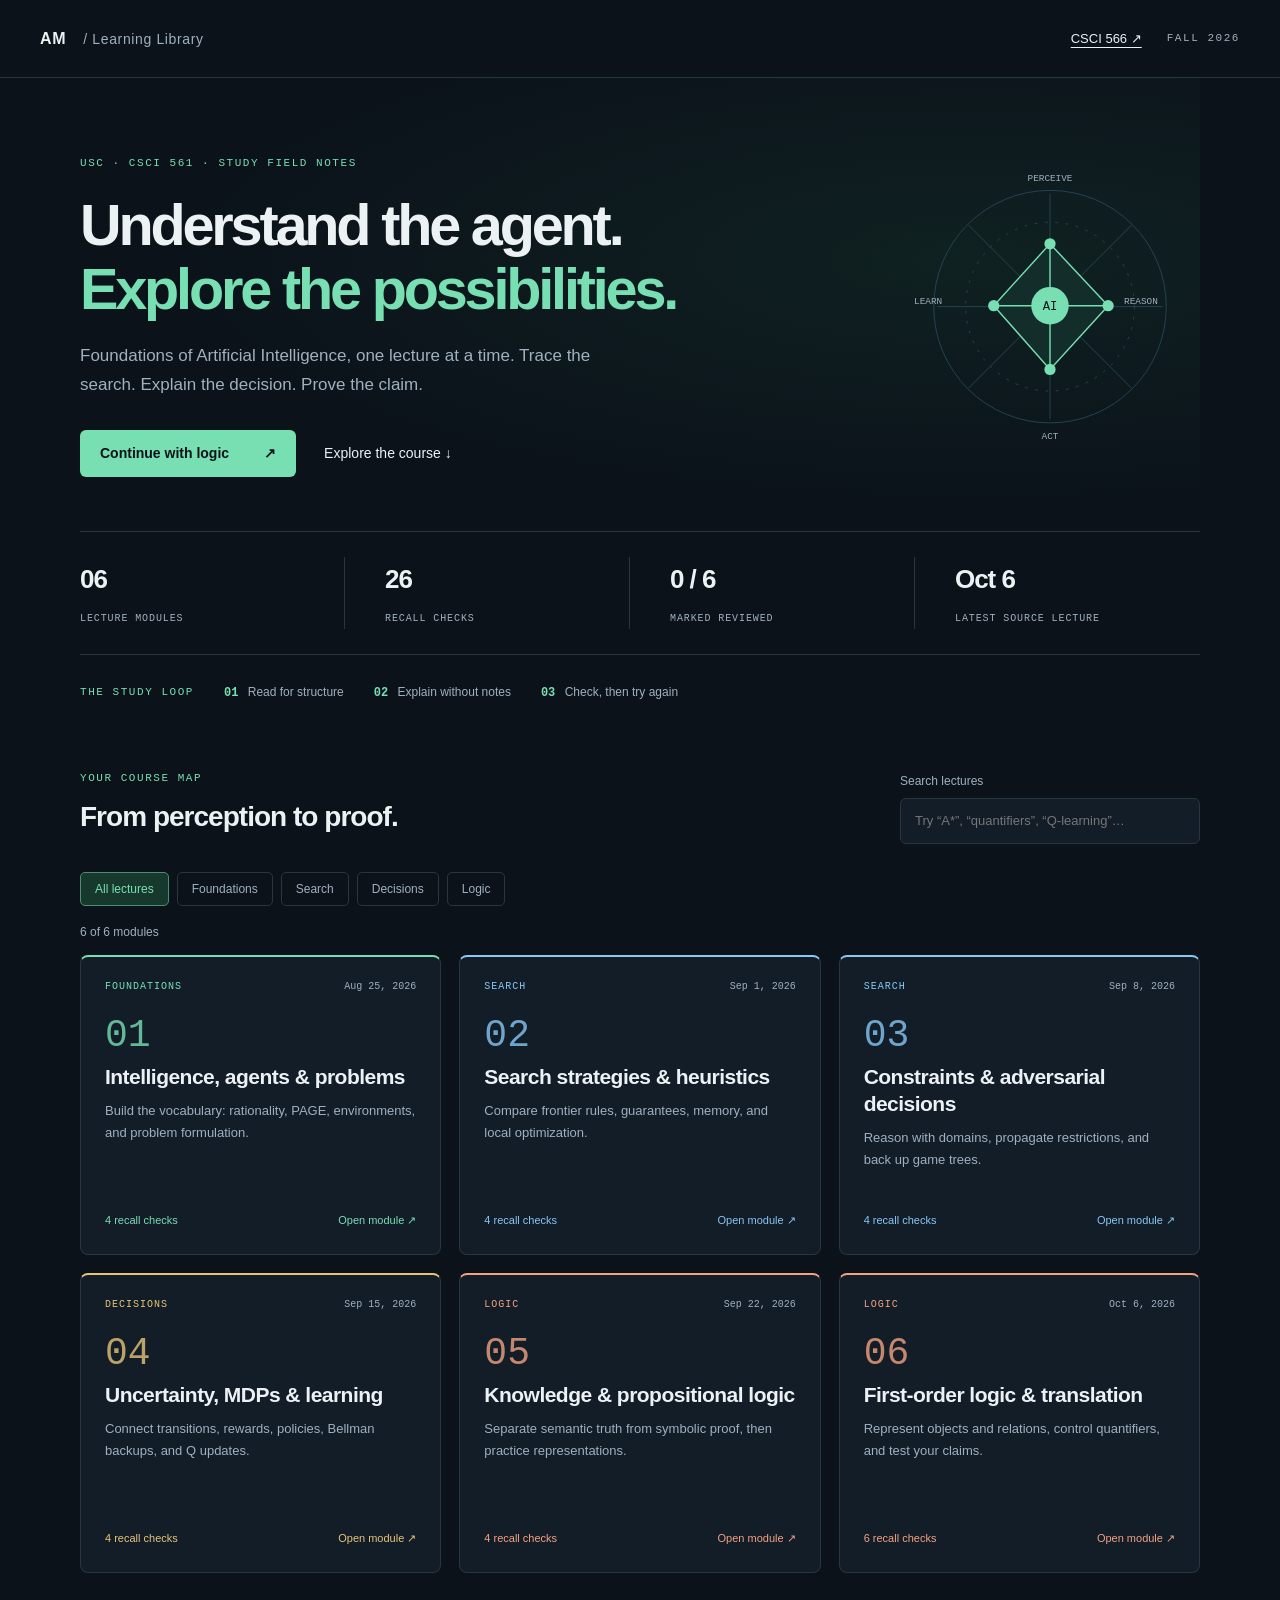
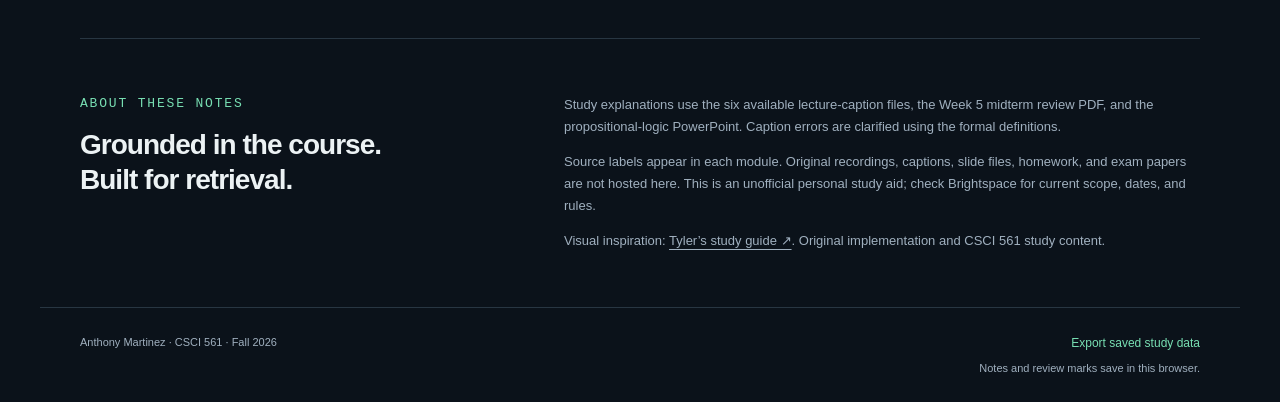
==== csci-561/index.html @ d9d4173c "Add CSCI 561 interactive lecture study field notes" ====
<!doctype html>
<html lang="en">
<head><meta charset="utf-8"><meta name="viewport" content="width=device-width, initial-scale=1"><meta name="description" content="CSCI 561 study field notes: agents, search, CSPs, games, reinforcement learning, and logic. Six lecture modules with active recall and saved notes."><meta name="theme-color" content="#0b121a"><title>CSCI 561 · AI Field Notes</title><link rel="stylesheet" href="style.css"><script defer src="content.js"></script><script defer src="app.js"></script></head>
<body>
<a class="skip" href="#main">Skip to study content</a>
<header class="topbar"><a class="brand" href="../">AM <span>/ Learning Library</span></a><nav aria-label="Course navigation"><a href="../csci-566/">CSCI 566 ↗</a><span class="term">FALL 2026</span></nav></header>
<main id="main" tabindex="-1">
<div id="dashboard">
<section class="hero"><div><p class="eyebrow">USC · CSCI 561 · STUDY FIELD NOTES</p><h1>Understand the agent.<br><span>Explore the possibilities.</span></h1><p class="intro">Foundations of Artificial Intelligence, one lecture at a time. Trace the search. Explain the decision. Prove the claim.</p><div class="hero-links"><a class="primary" href="#lecture-6">Continue with logic <span>↗</span></a><a href="#course-map">Explore the course ↓</a></div></div><div class="orbit" aria-hidden="true"><svg viewBox="0 0 320 300"><g fill="none" stroke="#274553"><circle cx="160" cy="150" r="124"/><circle cx="160" cy="150" r="90" stroke-dasharray="3 8"/><path d="M160 30V270M40 150H280M73 63L247 237M73 237L247 63"/></g><g stroke="#78dfb3" stroke-width="1.5"><path d="M160 83L100 149L160 217L222 149Z M160 83V217M100 149H222" fill="#122d2a"/></g><g fill="#78dfb3"><circle cx="160" cy="83" r="6"/><circle cx="100" cy="149" r="6"/><circle cx="222" cy="149" r="6"/><circle cx="160" cy="217" r="6"/></g><circle cx="160" cy="149" r="20" fill="#78dfb3"/><text x="160" y="154" text-anchor="middle" fill="#0b121a" font-size="13" font-family="monospace">AI</text><g font-family="monospace" font-size="10" fill="#9eafbd"><text x="160" y="16" text-anchor="middle">PERCEIVE</text><text x="239" y="147">REASON</text><text x="160" y="291" text-anchor="middle">ACT</text><text x="15" y="147">LEARN</text></g></svg></div></section>
<section class="metrics" aria-label="Study overview"><div><strong>06</strong><span>LECTURE MODULES</span></div><div><strong id="recall-count">—</strong><span>RECALL CHECKS</span></div><div><strong id="progress-count">0 / 6</strong><span>MARKED REVIEWED</span></div><div><strong>Oct 6</strong><span>LATEST SOURCE LECTURE</span></div></section>
<div class="method"><span class="eyebrow">THE STUDY LOOP</span><span><b>01</b> Read for structure</span><span><b>02</b> Explain without notes</span><span><b>03</b> Check, then try again</span></div>
<section id="course-map" class="course-map"><div class="section-heading"><div><p class="eyebrow">YOUR COURSE MAP</p><h2>From perception to proof.</h2></div><label class="search-label">Search lectures<input id="search" type="search" placeholder="Try “A*”, “quantifiers”, “Q-learning”…"></label></div><div class="filters" role="group" aria-label="Filter modules"><button class="active" data-filter="All" aria-pressed="true">All lectures</button><button data-filter="Foundations" aria-pressed="false">Foundations</button><button data-filter="Search" aria-pressed="false">Search</button><button data-filter="Decisions" aria-pressed="false">Decisions</button><button data-filter="Logic" aria-pressed="false">Logic</button></div><p id="results" class="muted" role="status"></p><div id="cards" class="cards"></div></section>
<section class="source-panel"><div><p class="eyebrow">ABOUT THESE NOTES</p><h2>Grounded in the course.<br>Built for retrieval.</h2></div><div><p>Study explanations use the six available lecture-caption files, the Week 5 midterm review PDF, and the propositional-logic PowerPoint. Caption errors are clarified using the formal definitions.</p><p>Source labels appear in each module. Original recordings, captions, slide files, homework, and exam papers are not hosted here. This is an unofficial personal study aid; check Brightspace for current scope, dates, and rules.</p><p>Visual inspiration: <a href="https://tylermichael06.github.io/my-study-guide/">Tyler’s study guide ↗</a>. Original implementation and CSCI 561 study content.</p></div></section>
</div>
<article id="lecture" hidden></article>
</main><footer><span>Anthony Martinez · CSCI 561 · Fall 2026</span><div><button id="export">Export saved study data</button><span id="save-status" role="status">Notes and review marks save in this browser.</span></div></footer>
<noscript><p class="notice">Enable JavaScript to view the lecture modules and use study tools.</p></noscript>
</body></html>
---- csci-561/style.css ----
:root{color-scheme:dark;--bg:#0b121a;--panel:#121d28;--line:#283642;--ink:#ecf2f4;--muted:#a0b0bf;--green:#78dfb3;--gold:#e7c478;--blue:#87c8f5;--coral:#f3a281}*{box-sizing:border-box}html{scroll-behavior:smooth;scroll-padding-top:24px}body{margin:0;background:var(--bg);color:var(--ink);font:16px/1.7 -apple-system,BlinkMacSystemFont,"Segoe UI",sans-serif}a{color:inherit;text-underline-offset:4px}button,input,textarea{font:inherit}button,a,input,textarea,summary{-webkit-tap-highlight-color:transparent}button{cursor:pointer}button:focus-visible,a:focus-visible,input:focus-visible,textarea:focus-visible,summary:focus-visible{outline:3px solid var(--gold);outline-offset:5px}button{color:inherit}button:disabled{cursor:default}main{max-width:1200px;margin:auto;padding:0 40px}.topbar{max-width:1280px;margin:auto;padding:25px 40px;display:flex;justify-content:space-between;border-bottom:1px solid var(--line);gap:20px}.brand{text-decoration:none;font-weight:800;letter-spacing:.04em}.brand span{font-weight:400;color:var(--muted);margin-left:12px;font-size:14px}nav{display:flex;align-items:center;gap:25px;font-size:13px}.term,.eyebrow{font:11px/1.6 ui-monospace,SFMono-Regular,Consolas,monospace;letter-spacing:.14em;color:var(--green)}.term{color:var(--muted)}.hero{display:grid;grid-template-columns:1fr 300px;gap:30px;align-items:center;padding:66px 0 54px;position:relative}.hero:before{content:"";position:absolute;inset:0;z-index:-1;background:radial-gradient(ellipse at 80% 40%,#15352b70,transparent 65%)}h1{font-size:clamp(35px,4.5vw,58px);font-weight:650;letter-spacing:-.055em;line-height:1.12;margin:20px 0}h1 span{color:var(--green)}.intro{color:var(--muted);max-width:570px;font-size:17px}.hero-links{display:flex;align-items:center;gap:28px;margin-top:30px;font-size:14px}.hero-links a{text-decoration:none}.primary{display:inline-flex;justify-content:space-between;align-items:center;gap:35px;padding:12px 20px;background:var(--green);border-radius:6px;color:var(--bg);font-weight:700}.orbit svg{width:100%;height:auto}.metrics{display:grid;grid-template-columns:repeat(4,1fr);border-block:1px solid var(--line);padding:25px 0;gap:20px}.metrics>div{border-right:1px solid var(--line);padding-left:20px}.metrics>div:first-child{padding-left:0}.metrics>div:last-child{border:0}.metrics strong{display:block;font-size:26px;letter-spacing:-.04em}.metrics span{font:10px/1.6 ui-monospace,monospace;letter-spacing:.09em;color:var(--muted)}.method{display:flex;gap:30px;align-items:center;flex-wrap:wrap;margin:27px 0 56px;font-size:12px;color:var(--muted)}.method b{color:var(--green);margin-right:6px;font-family:monospace}.section-heading{display:flex;align-items:center;justify-content:space-between;gap:30px}h2{font-size:28px;letter-spacing:-.035em;line-height:1.25;margin:10px 0 22px}.search-label{font-size:12px;color:var(--muted);display:grid;gap:6px;min-width:300px}input[type=search]{width:100%;background:var(--panel);color:var(--ink);border:1px solid var(--line);border-radius:6px;padding:11px 14px;font-size:13px}.filters{display:flex;gap:8px;flex-wrap:wrap;margin:16px 0}.filters button{border:1px solid var(--line);border-radius:5px;background:transparent;padding:6px 14px;font-size:12px;color:var(--muted)}.filters button.active{background:#17382d;border-color:#4d8d71;color:var(--green)}.muted{font-size:12px;color:var(--muted)}.cards{display:grid;grid-template-columns:repeat(3,minmax(0,1fr));gap:18px}.card{position:relative;display:flex;flex-direction:column;min-height:300px;padding:24px;background:var(--panel);border:1px solid var(--line);border-top:2px solid var(--accent);border-radius:8px;transition:transform .18s,border-color .18s}.card:hover{transform:translateY(-3px);border-color:var(--accent)}.card-top{display:flex;justify-content:space-between;align-items:center;color:var(--muted);font:10px ui-monospace,monospace;gap:10px}.card .unit{color:var(--accent);text-transform:uppercase;letter-spacing:.1em}.number{font:38px ui-monospace,monospace;color:var(--accent);opacity:.8;margin:22px 0 6px}.card h3{font-size:21px;line-height:1.3;letter-spacing:-.025em;margin:0 0 10px}.card h3 a{text-decoration:none}.card h3 a:after{content:"";position:absolute;inset:0}.card p{font-size:13px;color:var(--muted);margin:0 0 22px}.card-bottom{display:flex;align-items:center;justify-content:space-between;margin-top:auto;font-size:11px;color:var(--accent)}.card-bottom .done{color:var(--green)}.source-panel{display:grid;grid-template-columns:1fr 1.5fr;gap:60px;padding:42px 0;border-top:1px solid var(--line);margin-top:65px}.source-panel p{font-size:13px;color:var(--muted)}.source-panel .eyebrow{color:var(--green)}footer{max-width:1200px;margin:auto;border-top:1px solid var(--line);padding:25px 40px;display:flex;justify-content:space-between;gap:20px;color:var(--muted);font-size:11px}footer div{display:grid;gap:6px;text-align:right}footer button{border:0;padding:0;background:transparent;color:var(--green);font-size:12px;text-align:right}.skip{position:absolute;top:-100px;left:12px;background:var(--green);color:#000;z-index:10;padding:10px}.skip:focus{top:10px}[hidden]{display:none!important}.lecture-head{padding:36px 0}.back{color:var(--green);font:12px ui-monospace,monospace;text-decoration:none}.lecture-head h1{max-width:800px}.lecture-head .intro{max-width:760px}.lecture-tools{display:flex;align-items:center;gap:12px;flex-wrap:wrap;margin:25px 0}.control{border:1px solid var(--line);border-radius:6px;padding:9px 15px;color:var(--ink);background:var(--panel);font-size:13px}.control.reviewed{border-color:var(--green);color:var(--green)}.topic-map{font-family:ui-monospace,monospace;color:var(--green);font-size:12px;border-block:1px solid var(--line);padding:18px 0;line-height:2}.study-layout{display:grid;grid-template-columns:210px minmax(0,1fr);gap:45px;padding:35px 0 60px}.toc{align-self:start;position:sticky;top:20px}.toc a{display:block;color:var(--muted);font-size:12px;line-height:1.5;text-decoration:none;padding:10px 0;border-bottom:1px solid var(--line)}.study-section{margin-bottom:32px;background:var(--panel);border:1px solid var(--line);border-radius:8px;padding:28px}.study-section h2{font-size:24px;margin-top:0}.study-section p{font-size:15px;color:#c1ced8}.study-section strong{color:var(--ink)}.formula{padding:18px;border-left:2px solid var(--green);background:#0c1720;font-family:ui-monospace,monospace;overflow-wrap:anywhere;font-size:14px;margin:22px 0}.recall{padding:20px;background:#192d29;border:1px solid #325346;border-radius:5px;margin-top:25px}.recall .eyebrow{margin:0 0 10px}.recall p{margin:8px 0}.recall summary{cursor:pointer;color:var(--green);font-size:13px}.recall details{border-top:1px solid #325346;padding-top:12px;margin-top:16px}.note-label{display:block;color:var(--muted);font-size:12px;margin:20px 0 8px}textarea{display:block;width:100%;min-height:110px;resize:vertical;background:var(--bg);border:1px solid var(--line);border-radius:5px;color:var(--ink);padding:14px;font-size:14px}.notice{padding:20px 24px;border:1px solid #615332;border-radius:6px;background:#30291c;color:#e7d5ab;font-size:13px}.source-info{font-size:12px;color:var(--muted);margin-top:26px}.table-wrap{overflow:auto}table{border-collapse:collapse;font-size:12px;width:100%;min-width:480px}th,td{border-bottom:1px solid var(--line);padding:10px;text-align:left;vertical-align:top}th{color:var(--green)}.lecture-nav{display:flex;justify-content:space-between;gap:20px;margin-top:30px;font-size:13px;color:var(--green)}.study-section,.recall{break-inside:avoid}@media(max-width:950px){.cards{grid-template-columns:repeat(2,minmax(0,1fr))}.hero{grid-template-columns:1fr 220px}.hero-links{gap:18px}.study-layout{grid-template-columns:170px minmax(0,1fr);gap:25px}}@media(max-width:650px){main{padding:0 20px}.topbar{padding:20px}.brand span{display:none}nav{gap:15px}.hero{grid-template-columns:1fr;padding:38px 0}.orbit{display:none}.hero-links{align-items:start;flex-direction:column}.metrics{grid-template-columns:1fr 1fr;gap:20px}.metrics>div{padding-left:0;border:0}.metrics strong{font-size:23px}.method{gap:12px;margin-bottom:35px}.method .eyebrow{width:100%}.section-heading{display:block}.search-label{min-width:0}.cards{grid-template-columns:1fr}.card{min-height:270px}.source-panel{grid-template-columns:1fr;gap:0;margin-top:40px}.study-layout{display:block;padding-top:20px}.toc{position:static;margin-bottom:25px}.study-section{padding:20px}.lecture-head h1{font-size:38px}.lecture-nav{flex-wrap:wrap}footer{padding:22px 20px;flex-direction:column}footer div,footer button{text-align:left}}@media(prefers-reduced-motion:reduce){html{scroll-behavior:auto}.card{transition:none}.card:hover{transform:none}}@media print{:root{color-scheme:light;--bg:white;--panel:white;--ink:#111;--muted:#444;--line:#bbb;--green:#176547}body{font-size:11pt}.topbar,.lecture-tools,.toc,footer,.hero-links,.filters,.search-label,.orbit,.skip{display:none}main{padding:0;max-width:none}.study-layout{display:block}.study-section{padding:16px;border:1px solid #ccc}.study-section p{color:#222}.recall,.formula,.notice{background:white;color:#111}.cards{grid-template-columns:1fr 1fr}.card{min-height:0}.hero{display:block;padding:20px 0}.source-panel{margin:20px 0;gap:20px}textarea{min-height:80px}h1{font-size:32pt}.study-section{break-inside:auto}.recall{break-inside:avoid}a{text-decoration:none}}
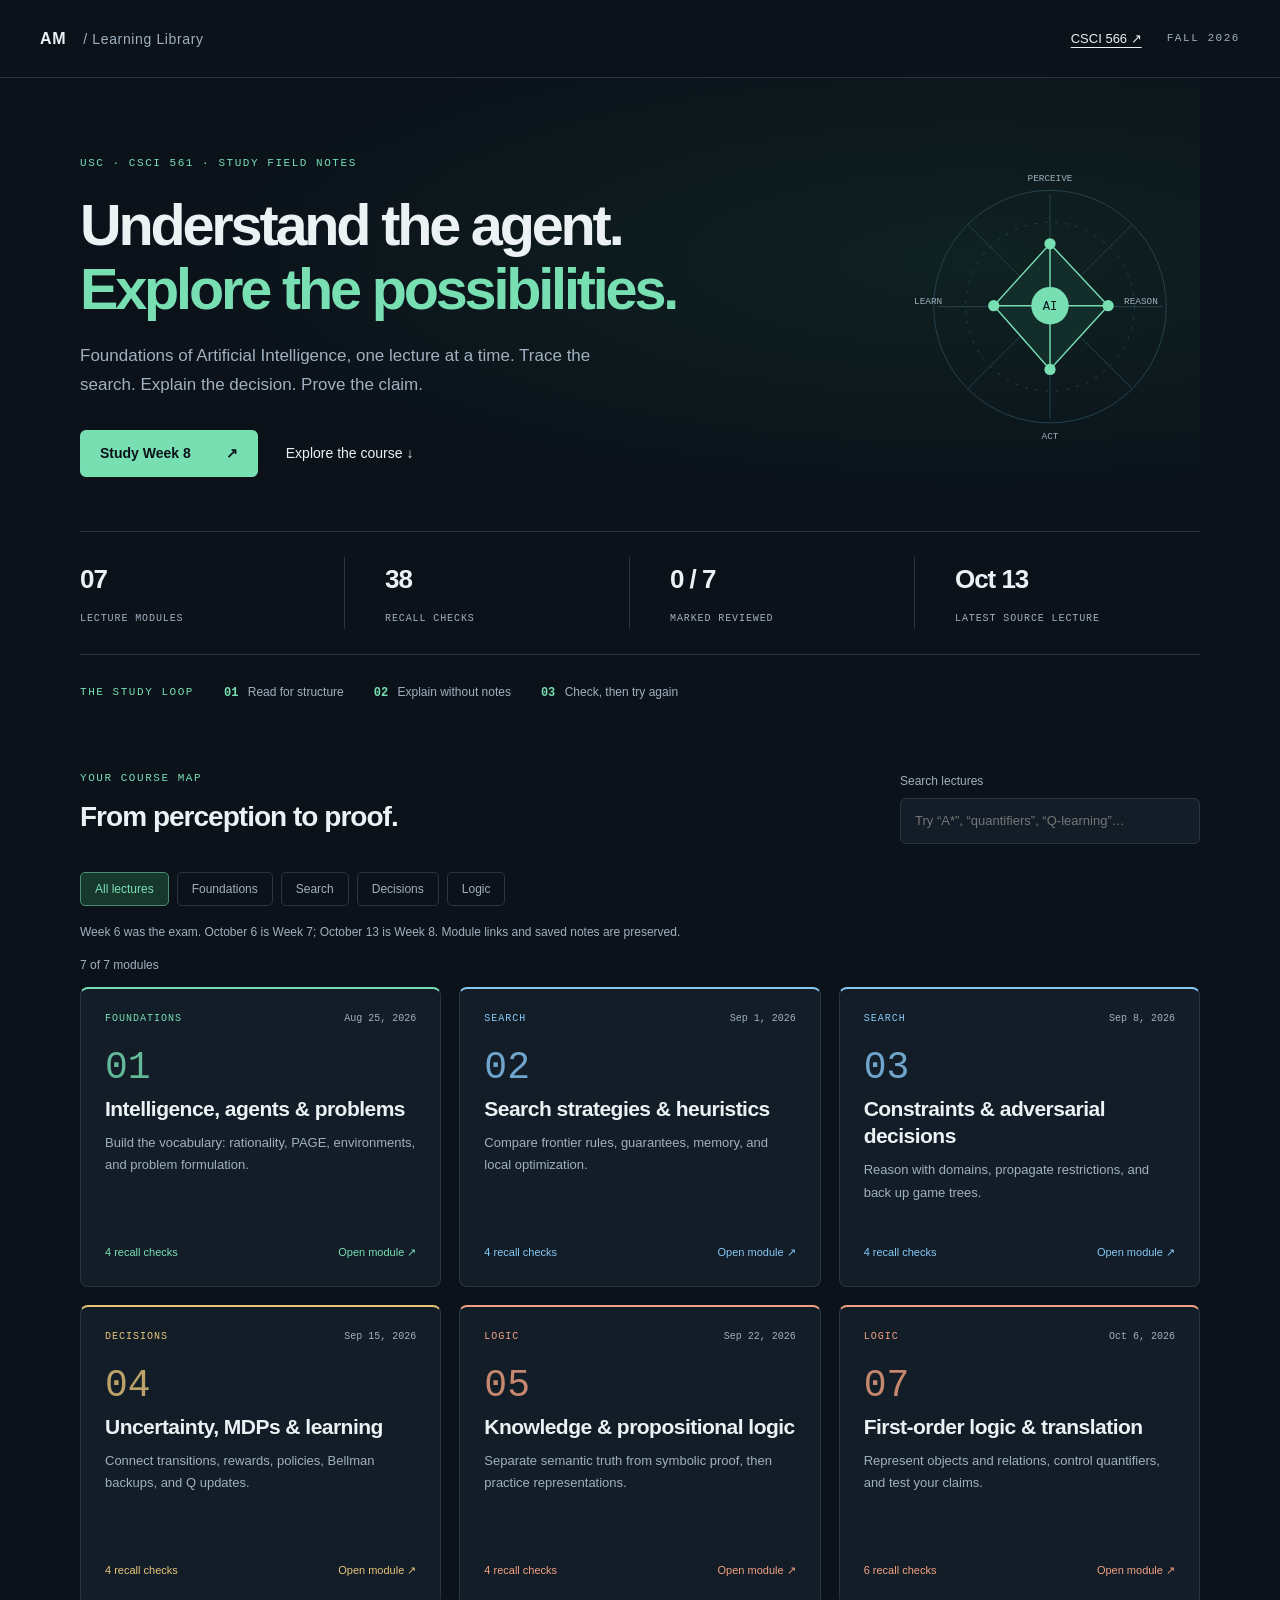
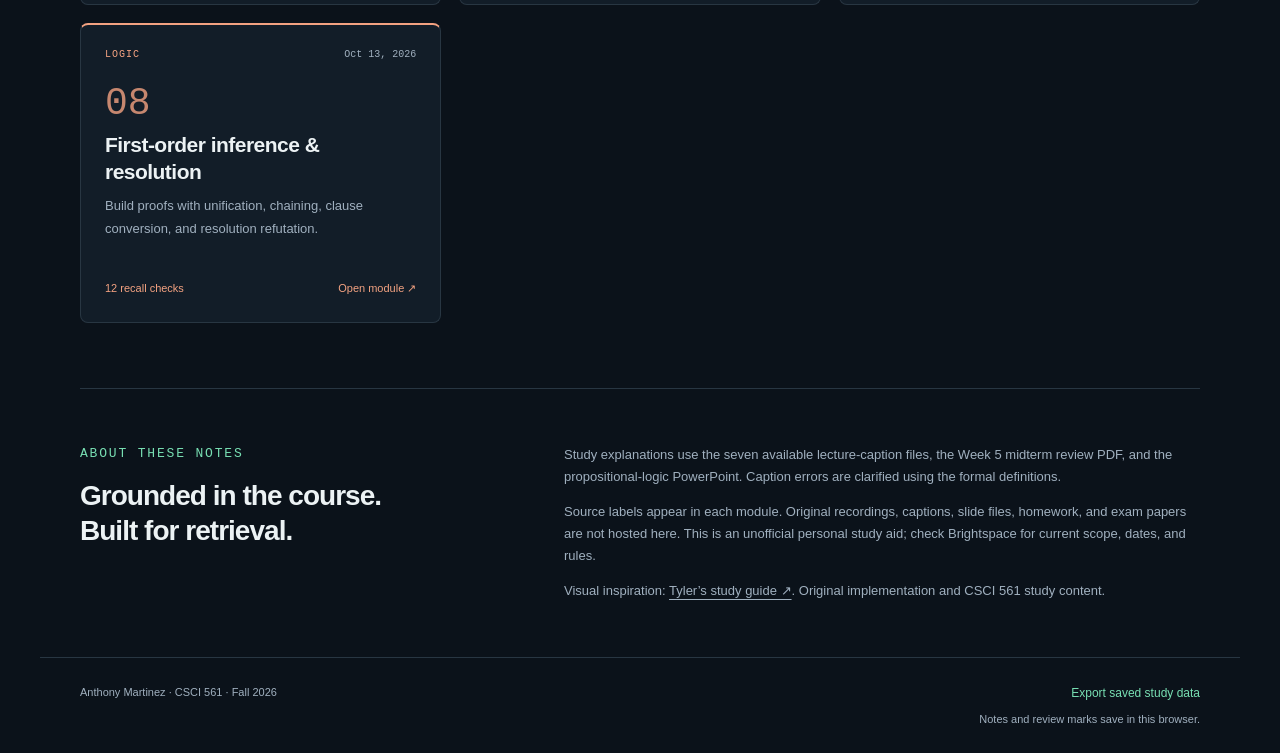
==== commit 41926bf3: "Add Week 8 first-order inference study module and correct week labels" ====
--- a/csci-561/index.html
+++ b/csci-561/index.html
@@ -1,16 +1,16 @@
 <!doctype html>
 <html lang="en">
-<head><meta charset="utf-8"><meta name="viewport" content="width=device-width, initial-scale=1"><meta name="description" content="CSCI 561 study field notes: agents, search, CSPs, games, reinforcement learning, and logic. Six lecture modules with active recall and saved notes."><meta name="theme-color" content="#0b121a"><title>CSCI 561 · AI Field Notes</title><link rel="stylesheet" href="style.css"><script defer src="content.js"></script><script defer src="app.js"></script></head>
+<head><meta charset="utf-8"><meta name="viewport" content="width=device-width, initial-scale=1"><meta name="description" content="CSCI 561 study field notes: agents, search, CSPs, games, reinforcement learning, and logic. Seven lecture modules with active recall and saved notes."><meta name="theme-color" content="#0b121a"><title>CSCI 561 · AI Field Notes</title><link rel="stylesheet" href="style.css"><script defer src="content.js"></script><script defer src="app.js"></script></head>
 <body>
 <a class="skip" href="#main">Skip to study content</a>
 <header class="topbar"><a class="brand" href="../">AM <span>/ Learning Library</span></a><nav aria-label="Course navigation"><a href="../csci-566/">CSCI 566 ↗</a><span class="term">FALL 2026</span></nav></header>
 <main id="main" tabindex="-1">
 <div id="dashboard">
-<section class="hero"><div><p class="eyebrow">USC · CSCI 561 · STUDY FIELD NOTES</p><h1>Understand the agent.<br><span>Explore the possibilities.</span></h1><p class="intro">Foundations of Artificial Intelligence, one lecture at a time. Trace the search. Explain the decision. Prove the claim.</p><div class="hero-links"><a class="primary" href="#lecture-6">Continue with logic <span>↗</span></a><a href="#course-map">Explore the course ↓</a></div></div><div class="orbit" aria-hidden="true"><svg viewBox="0 0 320 300"><g fill="none" stroke="#274553"><circle cx="160" cy="150" r="124"/><circle cx="160" cy="150" r="90" stroke-dasharray="3 8"/><path d="M160 30V270M40 150H280M73 63L247 237M73 237L247 63"/></g><g stroke="#78dfb3" stroke-width="1.5"><path d="M160 83L100 149L160 217L222 149Z M160 83V217M100 149H222" fill="#122d2a"/></g><g fill="#78dfb3"><circle cx="160" cy="83" r="6"/><circle cx="100" cy="149" r="6"/><circle cx="222" cy="149" r="6"/><circle cx="160" cy="217" r="6"/></g><circle cx="160" cy="149" r="20" fill="#78dfb3"/><text x="160" y="154" text-anchor="middle" fill="#0b121a" font-size="13" font-family="monospace">AI</text><g font-family="monospace" font-size="10" fill="#9eafbd"><text x="160" y="16" text-anchor="middle">PERCEIVE</text><text x="239" y="147">REASON</text><text x="160" y="291" text-anchor="middle">ACT</text><text x="15" y="147">LEARN</text></g></svg></div></section>
-<section class="metrics" aria-label="Study overview"><div><strong>06</strong><span>LECTURE MODULES</span></div><div><strong id="recall-count">—</strong><span>RECALL CHECKS</span></div><div><strong id="progress-count">0 / 6</strong><span>MARKED REVIEWED</span></div><div><strong>Oct 6</strong><span>LATEST SOURCE LECTURE</span></div></section>
+<section class="hero"><div><p class="eyebrow">USC · CSCI 561 · STUDY FIELD NOTES</p><h1>Understand the agent.<br><span>Explore the possibilities.</span></h1><p class="intro">Foundations of Artificial Intelligence, one lecture at a time. Trace the search. Explain the decision. Prove the claim.</p><div class="hero-links"><a class="primary" href="#lecture-8">Study Week 8 <span>↗</span></a><a href="#course-map">Explore the course ↓</a></div></div><div class="orbit" aria-hidden="true"><svg viewBox="0 0 320 300"><g fill="none" stroke="#274553"><circle cx="160" cy="150" r="124"/><circle cx="160" cy="150" r="90" stroke-dasharray="3 8"/><path d="M160 30V270M40 150H280M73 63L247 237M73 237L247 63"/></g><g stroke="#78dfb3" stroke-width="1.5"><path d="M160 83L100 149L160 217L222 149Z M160 83V217M100 149H222" fill="#122d2a"/></g><g fill="#78dfb3"><circle cx="160" cy="83" r="6"/><circle cx="100" cy="149" r="6"/><circle cx="222" cy="149" r="6"/><circle cx="160" cy="217" r="6"/></g><circle cx="160" cy="149" r="20" fill="#78dfb3"/><text x="160" y="154" text-anchor="middle" fill="#0b121a" font-size="13" font-family="monospace">AI</text><g font-family="monospace" font-size="10" fill="#9eafbd"><text x="160" y="16" text-anchor="middle">PERCEIVE</text><text x="239" y="147">REASON</text><text x="160" y="291" text-anchor="middle">ACT</text><text x="15" y="147">LEARN</text></g></svg></div></section>
+<section class="metrics" aria-label="Study overview"><div><strong>07</strong><span>LECTURE MODULES</span></div><div><strong id="recall-count">—</strong><span>RECALL CHECKS</span></div><div><strong id="progress-count">0 / 7</strong><span>MARKED REVIEWED</span></div><div><strong>Oct 13</strong><span>LATEST SOURCE LECTURE</span></div></section>
 <div class="method"><span class="eyebrow">THE STUDY LOOP</span><span><b>01</b> Read for structure</span><span><b>02</b> Explain without notes</span><span><b>03</b> Check, then try again</span></div>
-<section id="course-map" class="course-map"><div class="section-heading"><div><p class="eyebrow">YOUR COURSE MAP</p><h2>From perception to proof.</h2></div><label class="search-label">Search lectures<input id="search" type="search" placeholder="Try “A*”, “quantifiers”, “Q-learning”…"></label></div><div class="filters" role="group" aria-label="Filter modules"><button class="active" data-filter="All" aria-pressed="true">All lectures</button><button data-filter="Foundations" aria-pressed="false">Foundations</button><button data-filter="Search" aria-pressed="false">Search</button><button data-filter="Decisions" aria-pressed="false">Decisions</button><button data-filter="Logic" aria-pressed="false">Logic</button></div><p id="results" class="muted" role="status"></p><div id="cards" class="cards"></div></section>
-<section class="source-panel"><div><p class="eyebrow">ABOUT THESE NOTES</p><h2>Grounded in the course.<br>Built for retrieval.</h2></div><div><p>Study explanations use the six available lecture-caption files, the Week 5 midterm review PDF, and the propositional-logic PowerPoint. Caption errors are clarified using the formal definitions.</p><p>Source labels appear in each module. Original recordings, captions, slide files, homework, and exam papers are not hosted here. This is an unofficial personal study aid; check Brightspace for current scope, dates, and rules.</p><p>Visual inspiration: <a href="https://tylermichael06.github.io/my-study-guide/">Tyler’s study guide ↗</a>. Original implementation and CSCI 561 study content.</p></div></section>
+<section id="course-map" class="course-map"><div class="section-heading"><div><p class="eyebrow">YOUR COURSE MAP</p><h2>From perception to proof.</h2></div><label class="search-label">Search lectures<input id="search" type="search" placeholder="Try “A*”, “quantifiers”, “Q-learning”…"></label></div><div class="filters" role="group" aria-label="Filter modules"><button class="active" data-filter="All" aria-pressed="true">All lectures</button><button data-filter="Foundations" aria-pressed="false">Foundations</button><button data-filter="Search" aria-pressed="false">Search</button><button data-filter="Decisions" aria-pressed="false">Decisions</button><button data-filter="Logic" aria-pressed="false">Logic</button></div><p class="muted">Week 6 was the exam. October 6 is Week 7; October 13 is Week 8. Module links and saved notes are preserved.</p><p id="results" class="muted" role="status"></p><div id="cards" class="cards"></div></section>
+<section class="source-panel"><div><p class="eyebrow">ABOUT THESE NOTES</p><h2>Grounded in the course.<br>Built for retrieval.</h2></div><div><p>Study explanations use the seven available lecture-caption files, the Week 5 midterm review PDF, and the propositional-logic PowerPoint. Caption errors are clarified using the formal definitions.</p><p>Source labels appear in each module. Original recordings, captions, slide files, homework, and exam papers are not hosted here. This is an unofficial personal study aid; check Brightspace for current scope, dates, and rules.</p><p>Visual inspiration: <a href="https://tylermichael06.github.io/my-study-guide/">Tyler’s study guide ↗</a>. Original implementation and CSCI 561 study content.</p></div></section>
 </div>
 <article id="lecture" hidden></article>
 </main><footer><span>Anthony Martinez · CSCI 561 · Fall 2026</span><div><button id="export">Export saved study data</button><span id="save-status" role="status">Notes and review marks save in this browser.</span></div></footer>
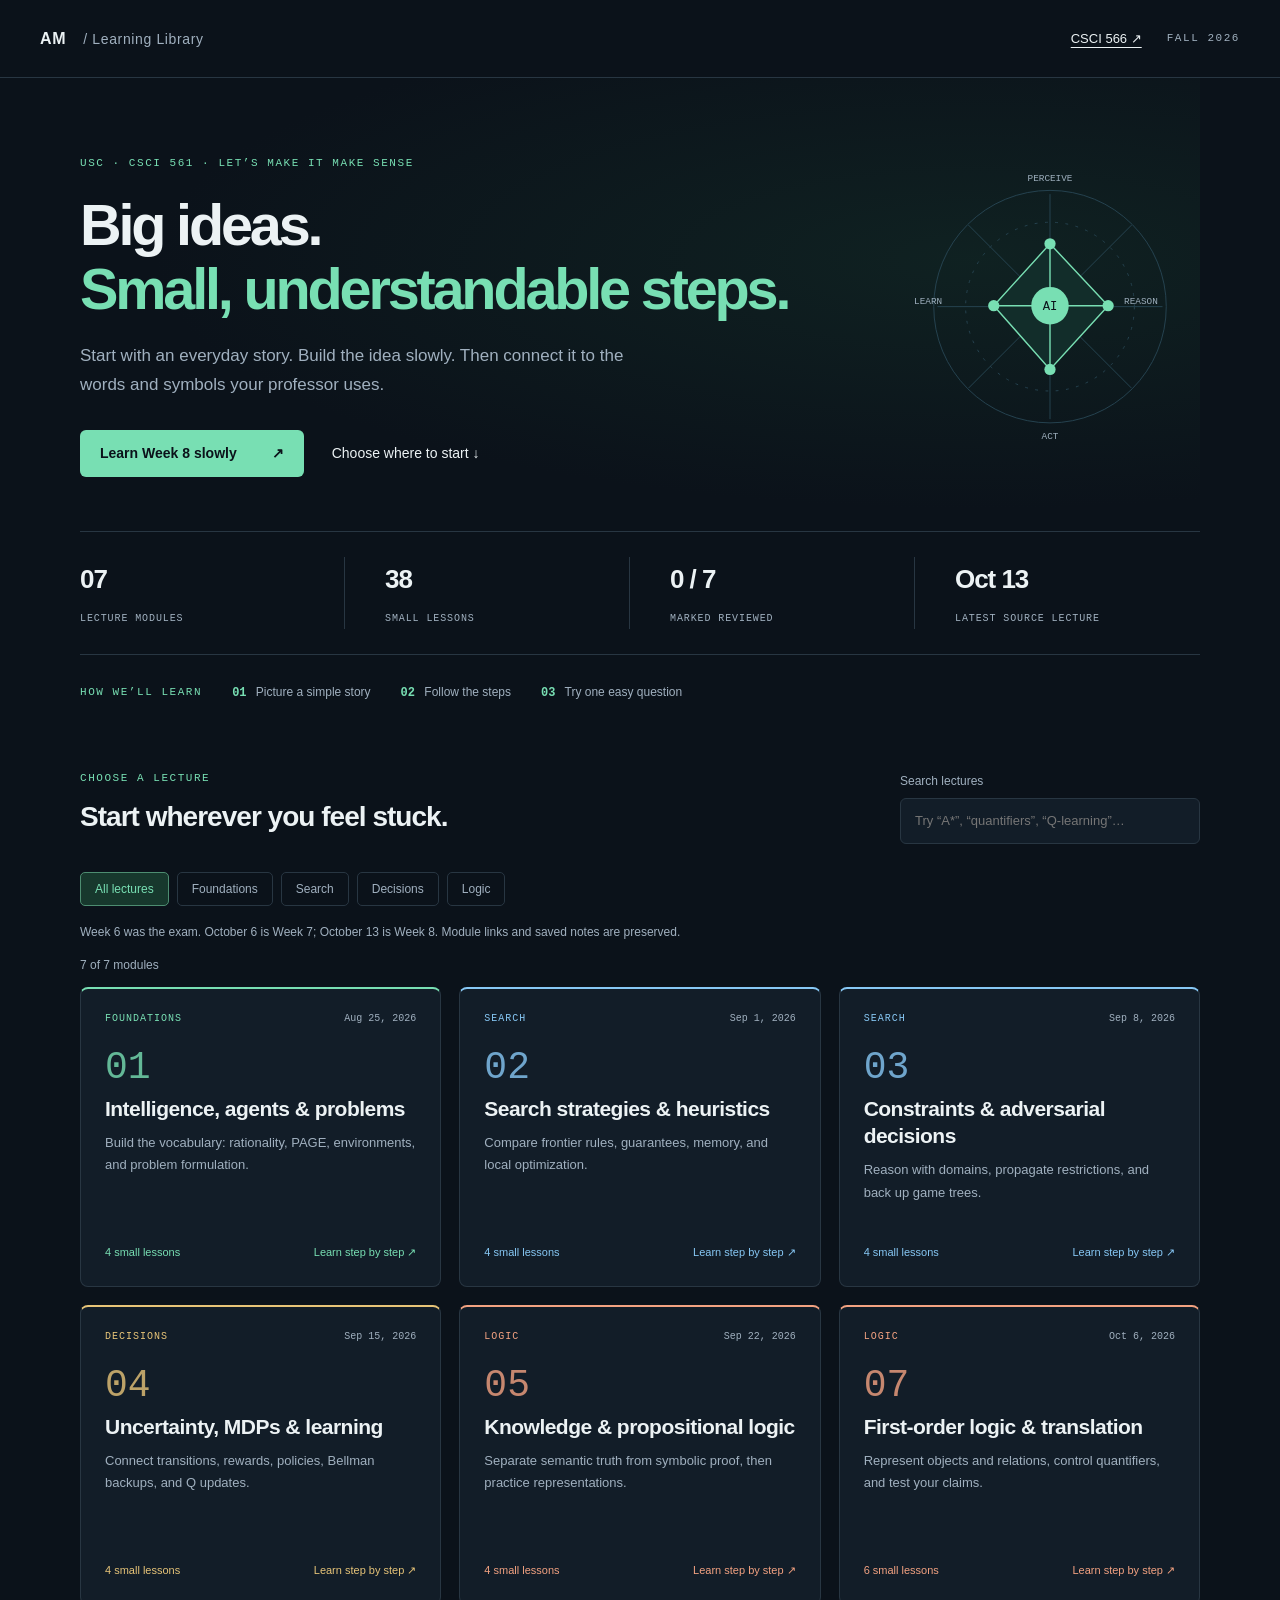
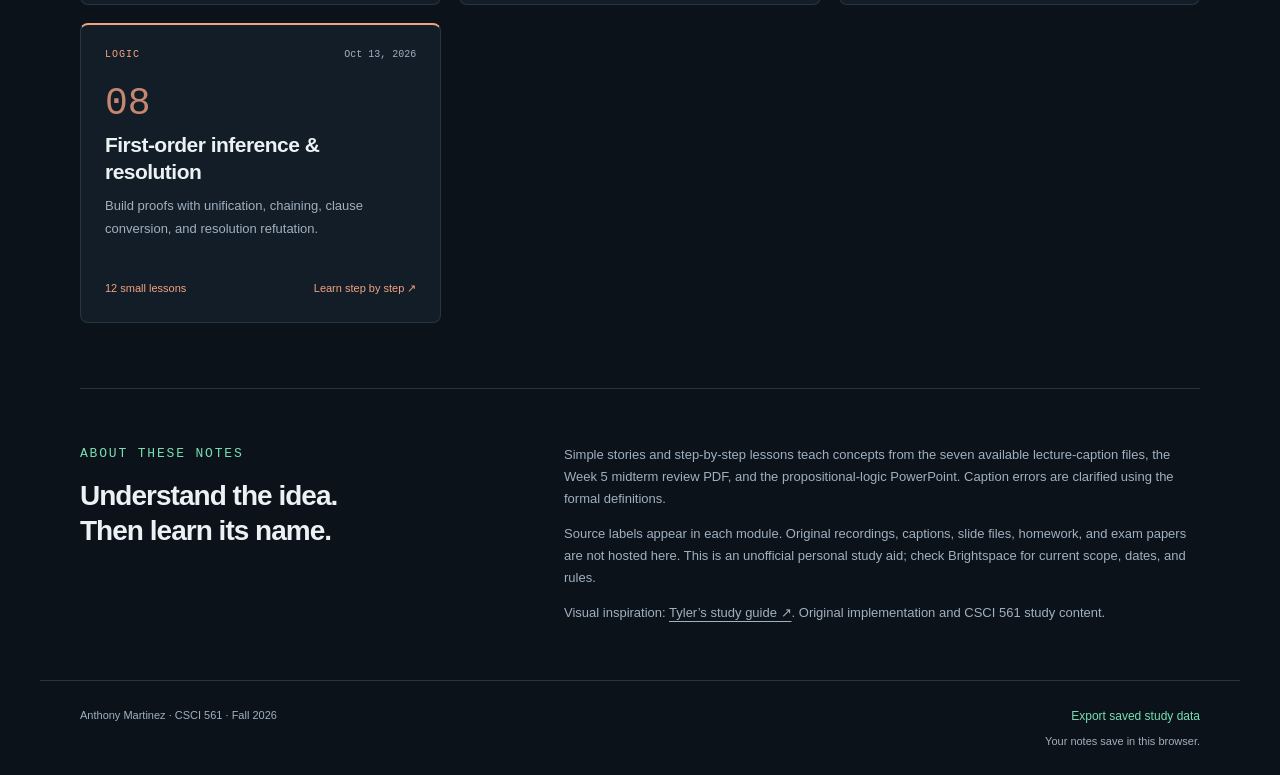
==== commit c5deecea: "Teach AI concepts through simple stories and guided small lessons" ====
--- a/csci-561/index.html
+++ b/csci-561/index.html
@@ -1,18 +1,18 @@
 <!doctype html>
 <html lang="en">
-<head><meta charset="utf-8"><meta name="viewport" content="width=device-width, initial-scale=1"><meta name="description" content="CSCI 561 study field notes: agents, search, CSPs, games, reinforcement learning, and logic. Seven lecture modules with active recall and saved notes."><meta name="theme-color" content="#0b121a"><title>CSCI 561 · AI Field Notes</title><link rel="stylesheet" href="style.css"><script defer src="content.js"></script><script defer src="app.js"></script></head>
+<head><meta charset="utf-8"><meta name="viewport" content="width=device-width, initial-scale=1"><meta name="description" content="CSCI 561 study field notes: agents, search, CSPs, games, reinforcement learning, and logic. Seven lecture modules with active recall and saved notes."><meta name="theme-color" content="#0b121a"><title>CSCI 561 · Learn step by step</title><link rel="stylesheet" href="style.css?v=0cc53aad7d3e"><script defer src="content.js?v=935550c713a5"></script><script defer src="app.js?v=71c390db8530"></script></head>
 <body>
 <a class="skip" href="#main">Skip to study content</a>
 <header class="topbar"><a class="brand" href="../">AM <span>/ Learning Library</span></a><nav aria-label="Course navigation"><a href="../csci-566/">CSCI 566 ↗</a><span class="term">FALL 2026</span></nav></header>
 <main id="main" tabindex="-1">
 <div id="dashboard">
-<section class="hero"><div><p class="eyebrow">USC · CSCI 561 · STUDY FIELD NOTES</p><h1>Understand the agent.<br><span>Explore the possibilities.</span></h1><p class="intro">Foundations of Artificial Intelligence, one lecture at a time. Trace the search. Explain the decision. Prove the claim.</p><div class="hero-links"><a class="primary" href="#lecture-8">Study Week 8 <span>↗</span></a><a href="#course-map">Explore the course ↓</a></div></div><div class="orbit" aria-hidden="true"><svg viewBox="0 0 320 300"><g fill="none" stroke="#274553"><circle cx="160" cy="150" r="124"/><circle cx="160" cy="150" r="90" stroke-dasharray="3 8"/><path d="M160 30V270M40 150H280M73 63L247 237M73 237L247 63"/></g><g stroke="#78dfb3" stroke-width="1.5"><path d="M160 83L100 149L160 217L222 149Z M160 83V217M100 149H222" fill="#122d2a"/></g><g fill="#78dfb3"><circle cx="160" cy="83" r="6"/><circle cx="100" cy="149" r="6"/><circle cx="222" cy="149" r="6"/><circle cx="160" cy="217" r="6"/></g><circle cx="160" cy="149" r="20" fill="#78dfb3"/><text x="160" y="154" text-anchor="middle" fill="#0b121a" font-size="13" font-family="monospace">AI</text><g font-family="monospace" font-size="10" fill="#9eafbd"><text x="160" y="16" text-anchor="middle">PERCEIVE</text><text x="239" y="147">REASON</text><text x="160" y="291" text-anchor="middle">ACT</text><text x="15" y="147">LEARN</text></g></svg></div></section>
-<section class="metrics" aria-label="Study overview"><div><strong>07</strong><span>LECTURE MODULES</span></div><div><strong id="recall-count">—</strong><span>RECALL CHECKS</span></div><div><strong id="progress-count">0 / 7</strong><span>MARKED REVIEWED</span></div><div><strong>Oct 13</strong><span>LATEST SOURCE LECTURE</span></div></section>
-<div class="method"><span class="eyebrow">THE STUDY LOOP</span><span><b>01</b> Read for structure</span><span><b>02</b> Explain without notes</span><span><b>03</b> Check, then try again</span></div>
-<section id="course-map" class="course-map"><div class="section-heading"><div><p class="eyebrow">YOUR COURSE MAP</p><h2>From perception to proof.</h2></div><label class="search-label">Search lectures<input id="search" type="search" placeholder="Try “A*”, “quantifiers”, “Q-learning”…"></label></div><div class="filters" role="group" aria-label="Filter modules"><button class="active" data-filter="All" aria-pressed="true">All lectures</button><button data-filter="Foundations" aria-pressed="false">Foundations</button><button data-filter="Search" aria-pressed="false">Search</button><button data-filter="Decisions" aria-pressed="false">Decisions</button><button data-filter="Logic" aria-pressed="false">Logic</button></div><p class="muted">Week 6 was the exam. October 6 is Week 7; October 13 is Week 8. Module links and saved notes are preserved.</p><p id="results" class="muted" role="status"></p><div id="cards" class="cards"></div></section>
-<section class="source-panel"><div><p class="eyebrow">ABOUT THESE NOTES</p><h2>Grounded in the course.<br>Built for retrieval.</h2></div><div><p>Study explanations use the seven available lecture-caption files, the Week 5 midterm review PDF, and the propositional-logic PowerPoint. Caption errors are clarified using the formal definitions.</p><p>Source labels appear in each module. Original recordings, captions, slide files, homework, and exam papers are not hosted here. This is an unofficial personal study aid; check Brightspace for current scope, dates, and rules.</p><p>Visual inspiration: <a href="https://tylermichael06.github.io/my-study-guide/">Tyler’s study guide ↗</a>. Original implementation and CSCI 561 study content.</p></div></section>
+<section class="hero"><div><p class="eyebrow">USC · CSCI 561 · LET’S MAKE IT MAKE SENSE</p><h1>Big ideas.<br><span>Small, understandable steps.</span></h1><p class="intro">Start with an everyday story. Build the idea slowly. Then connect it to the words and symbols your professor uses.</p><div class="hero-links"><a class="primary" href="#lecture-8">Learn Week 8 slowly <span>↗</span></a><a href="#course-map">Choose where to start ↓</a></div></div><div class="orbit" aria-hidden="true"><svg viewBox="0 0 320 300"><g fill="none" stroke="#274553"><circle cx="160" cy="150" r="124"/><circle cx="160" cy="150" r="90" stroke-dasharray="3 8"/><path d="M160 30V270M40 150H280M73 63L247 237M73 237L247 63"/></g><g stroke="#78dfb3" stroke-width="1.5"><path d="M160 83L100 149L160 217L222 149Z M160 83V217M100 149H222" fill="#122d2a"/></g><g fill="#78dfb3"><circle cx="160" cy="83" r="6"/><circle cx="100" cy="149" r="6"/><circle cx="222" cy="149" r="6"/><circle cx="160" cy="217" r="6"/></g><circle cx="160" cy="149" r="20" fill="#78dfb3"/><text x="160" y="154" text-anchor="middle" fill="#0b121a" font-size="13" font-family="monospace">AI</text><g font-family="monospace" font-size="10" fill="#9eafbd"><text x="160" y="16" text-anchor="middle">PERCEIVE</text><text x="239" y="147">REASON</text><text x="160" y="291" text-anchor="middle">ACT</text><text x="15" y="147">LEARN</text></g></svg></div></section>
+<section class="metrics" aria-label="Study overview"><div><strong>07</strong><span>LECTURE MODULES</span></div><div><strong id="recall-count">—</strong><span>SMALL LESSONS</span></div><div><strong id="progress-count">0 / 7</strong><span>MARKED REVIEWED</span></div><div><strong>Oct 13</strong><span>LATEST SOURCE LECTURE</span></div></section>
+<div class="method"><span class="eyebrow">HOW WE’LL LEARN</span><span><b>01</b> Picture a simple story</span><span><b>02</b> Follow the steps</span><span><b>03</b> Try one easy question</span></div>
+<section id="course-map" class="course-map"><div class="section-heading"><div><p class="eyebrow">CHOOSE A LECTURE</p><h2>Start wherever you feel stuck.</h2></div><label class="search-label">Search lectures<input id="search" type="search" placeholder="Try “A*”, “quantifiers”, “Q-learning”…"></label></div><div class="filters" role="group" aria-label="Filter modules"><button class="active" data-filter="All" aria-pressed="true">All lectures</button><button data-filter="Foundations" aria-pressed="false">Foundations</button><button data-filter="Search" aria-pressed="false">Search</button><button data-filter="Decisions" aria-pressed="false">Decisions</button><button data-filter="Logic" aria-pressed="false">Logic</button></div><p class="muted">Week 6 was the exam. October 6 is Week 7; October 13 is Week 8. Module links and saved notes are preserved.</p><p id="results" class="muted" role="status"></p><div id="cards" class="cards"></div></section>
+<section class="source-panel"><div><p class="eyebrow">ABOUT THESE NOTES</p><h2>Understand the idea.<br>Then learn its name.</h2></div><div><p>Simple stories and step-by-step lessons teach concepts from the seven available lecture-caption files, the Week 5 midterm review PDF, and the propositional-logic PowerPoint. Caption errors are clarified using the formal definitions.</p><p>Source labels appear in each module. Original recordings, captions, slide files, homework, and exam papers are not hosted here. This is an unofficial personal study aid; check Brightspace for current scope, dates, and rules.</p><p>Visual inspiration: <a href="https://tylermichael06.github.io/my-study-guide/">Tyler’s study guide ↗</a>. Original implementation and CSCI 561 study content.</p></div></section>
 </div>
 <article id="lecture" hidden></article>
-</main><footer><span>Anthony Martinez · CSCI 561 · Fall 2026</span><div><button id="export">Export saved study data</button><span id="save-status" role="status">Notes and review marks save in this browser.</span></div></footer>
+</main><footer><span>Anthony Martinez · CSCI 561 · Fall 2026</span><div><button id="export">Export saved study data</button><span id="save-status" role="status">Your notes save in this browser.</span></div></footer>
 <noscript><p class="notice">Enable JavaScript to view the lecture modules and use study tools.</p></noscript>
 </body></html>
--- a/csci-561/style.css
+++ b/csci-561/style.css
@@ -1 +1,3 @@
 :root{color-scheme:dark;--bg:#0b121a;--panel:#121d28;--line:#283642;--ink:#ecf2f4;--muted:#a0b0bf;--green:#78dfb3;--gold:#e7c478;--blue:#87c8f5;--coral:#f3a281}*{box-sizing:border-box}html{scroll-behavior:smooth;scroll-padding-top:24px}body{margin:0;background:var(--bg);color:var(--ink);font:16px/1.7 -apple-system,BlinkMacSystemFont,"Segoe UI",sans-serif}a{color:inherit;text-underline-offset:4px}button,input,textarea{font:inherit}button,a,input,textarea,summary{-webkit-tap-highlight-color:transparent}button{cursor:pointer}button:focus-visible,a:focus-visible,input:focus-visible,textarea:focus-visible,summary:focus-visible{outline:3px solid var(--gold);outline-offset:5px}button{color:inherit}button:disabled{cursor:default}main{max-width:1200px;margin:auto;padding:0 40px}.topbar{max-width:1280px;margin:auto;padding:25px 40px;display:flex;justify-content:space-between;border-bottom:1px solid var(--line);gap:20px}.brand{text-decoration:none;font-weight:800;letter-spacing:.04em}.brand span{font-weight:400;color:var(--muted);margin-left:12px;font-size:14px}nav{display:flex;align-items:center;gap:25px;font-size:13px}.term,.eyebrow{font:11px/1.6 ui-monospace,SFMono-Regular,Consolas,monospace;letter-spacing:.14em;color:var(--green)}.term{color:var(--muted)}.hero{display:grid;grid-template-columns:1fr 300px;gap:30px;align-items:center;padding:66px 0 54px;position:relative}.hero:before{content:"";position:absolute;inset:0;z-index:-1;background:radial-gradient(ellipse at 80% 40%,#15352b70,transparent 65%)}h1{font-size:clamp(35px,4.5vw,58px);font-weight:650;letter-spacing:-.055em;line-height:1.12;margin:20px 0}h1 span{color:var(--green)}.intro{color:var(--muted);max-width:570px;font-size:17px}.hero-links{display:flex;align-items:center;gap:28px;margin-top:30px;font-size:14px}.hero-links a{text-decoration:none}.primary{display:inline-flex;justify-content:space-between;align-items:center;gap:35px;padding:12px 20px;background:var(--green);border-radius:6px;color:var(--bg);font-weight:700}.orbit svg{width:100%;height:auto}.metrics{display:grid;grid-template-columns:repeat(4,1fr);border-block:1px solid var(--line);padding:25px 0;gap:20px}.metrics>div{border-right:1px solid var(--line);padding-left:20px}.metrics>div:first-child{padding-left:0}.metrics>div:last-child{border:0}.metrics strong{display:block;font-size:26px;letter-spacing:-.04em}.metrics span{font:10px/1.6 ui-monospace,monospace;letter-spacing:.09em;color:var(--muted)}.method{display:flex;gap:30px;align-items:center;flex-wrap:wrap;margin:27px 0 56px;font-size:12px;color:var(--muted)}.method b{color:var(--green);margin-right:6px;font-family:monospace}.section-heading{display:flex;align-items:center;justify-content:space-between;gap:30px}h2{font-size:28px;letter-spacing:-.035em;line-height:1.25;margin:10px 0 22px}.search-label{font-size:12px;color:var(--muted);display:grid;gap:6px;min-width:300px}input[type=search]{width:100%;background:var(--panel);color:var(--ink);border:1px solid var(--line);border-radius:6px;padding:11px 14px;font-size:13px}.filters{display:flex;gap:8px;flex-wrap:wrap;margin:16px 0}.filters button{border:1px solid var(--line);border-radius:5px;background:transparent;padding:6px 14px;font-size:12px;color:var(--muted)}.filters button.active{background:#17382d;border-color:#4d8d71;color:var(--green)}.muted{font-size:12px;color:var(--muted)}.cards{display:grid;grid-template-columns:repeat(3,minmax(0,1fr));gap:18px}.card{position:relative;display:flex;flex-direction:column;min-height:300px;padding:24px;background:var(--panel);border:1px solid var(--line);border-top:2px solid var(--accent);border-radius:8px;transition:transform .18s,border-color .18s}.card:hover{transform:translateY(-3px);border-color:var(--accent)}.card-top{display:flex;justify-content:space-between;align-items:center;color:var(--muted);font:10px ui-monospace,monospace;gap:10px}.card .unit{color:var(--accent);text-transform:uppercase;letter-spacing:.1em}.number{font:38px ui-monospace,monospace;color:var(--accent);opacity:.8;margin:22px 0 6px}.card h3{font-size:21px;line-height:1.3;letter-spacing:-.025em;margin:0 0 10px}.card h3 a{text-decoration:none}.card h3 a:after{content:"";position:absolute;inset:0}.card p{font-size:13px;color:var(--muted);margin:0 0 22px}.card-bottom{display:flex;align-items:center;justify-content:space-between;margin-top:auto;font-size:11px;color:var(--accent)}.card-bottom .done{color:var(--green)}.source-panel{display:grid;grid-template-columns:1fr 1.5fr;gap:60px;padding:42px 0;border-top:1px solid var(--line);margin-top:65px}.source-panel p{font-size:13px;color:var(--muted)}.source-panel .eyebrow{color:var(--green)}footer{max-width:1200px;margin:auto;border-top:1px solid var(--line);padding:25px 40px;display:flex;justify-content:space-between;gap:20px;color:var(--muted);font-size:11px}footer div{display:grid;gap:6px;text-align:right}footer button{border:0;padding:0;background:transparent;color:var(--green);font-size:12px;text-align:right}.skip{position:absolute;top:-100px;left:12px;background:var(--green);color:#000;z-index:10;padding:10px}.skip:focus{top:10px}[hidden]{display:none!important}.lecture-head{padding:36px 0}.back{color:var(--green);font:12px ui-monospace,monospace;text-decoration:none}.lecture-head h1{max-width:800px}.lecture-head .intro{max-width:760px}.lecture-tools{display:flex;align-items:center;gap:12px;flex-wrap:wrap;margin:25px 0}.control{border:1px solid var(--line);border-radius:6px;padding:9px 15px;color:var(--ink);background:var(--panel);font-size:13px}.control.reviewed{border-color:var(--green);color:var(--green)}.topic-map{font-family:ui-monospace,monospace;color:var(--green);font-size:12px;border-block:1px solid var(--line);padding:18px 0;line-height:2}.study-layout{display:grid;grid-template-columns:210px minmax(0,1fr);gap:45px;padding:35px 0 60px}.toc{align-self:start;position:sticky;top:20px}.toc a{display:block;color:var(--muted);font-size:12px;line-height:1.5;text-decoration:none;padding:10px 0;border-bottom:1px solid var(--line)}.study-section{margin-bottom:32px;background:var(--panel);border:1px solid var(--line);border-radius:8px;padding:28px}.study-section h2{font-size:24px;margin-top:0}.study-section p{font-size:15px;color:#c1ced8}.study-section strong{color:var(--ink)}.formula{padding:18px;border-left:2px solid var(--green);background:#0c1720;font-family:ui-monospace,monospace;overflow-wrap:anywhere;font-size:14px;margin:22px 0}.recall{padding:20px;background:#192d29;border:1px solid #325346;border-radius:5px;margin-top:25px}.recall .eyebrow{margin:0 0 10px}.recall p{margin:8px 0}.recall summary{cursor:pointer;color:var(--green);font-size:13px}.recall details{border-top:1px solid #325346;padding-top:12px;margin-top:16px}.note-label{display:block;color:var(--muted);font-size:12px;margin:20px 0 8px}textarea{display:block;width:100%;min-height:110px;resize:vertical;background:var(--bg);border:1px solid var(--line);border-radius:5px;color:var(--ink);padding:14px;font-size:14px}.notice{padding:20px 24px;border:1px solid #615332;border-radius:6px;background:#30291c;color:#e7d5ab;font-size:13px}.source-info{font-size:12px;color:var(--muted);margin-top:26px}.table-wrap{overflow:auto}table{border-collapse:collapse;font-size:12px;width:100%;min-width:480px}th,td{border-bottom:1px solid var(--line);padding:10px;text-align:left;vertical-align:top}th{color:var(--green)}.lecture-nav{display:flex;justify-content:space-between;gap:20px;margin-top:30px;font-size:13px;color:var(--green)}.study-section,.recall{break-inside:avoid}@media(max-width:950px){.cards{grid-template-columns:repeat(2,minmax(0,1fr))}.hero{grid-template-columns:1fr 220px}.hero-links{gap:18px}.study-layout{grid-template-columns:170px minmax(0,1fr);gap:25px}}@media(max-width:650px){main{padding:0 20px}.topbar{padding:20px}.brand span{display:none}nav{gap:15px}.hero{grid-template-columns:1fr;padding:38px 0}.orbit{display:none}.hero-links{align-items:start;flex-direction:column}.metrics{grid-template-columns:1fr 1fr;gap:20px}.metrics>div{padding-left:0;border:0}.metrics strong{font-size:23px}.method{gap:12px;margin-bottom:35px}.method .eyebrow{width:100%}.section-heading{display:block}.search-label{min-width:0}.cards{grid-template-columns:1fr}.card{min-height:270px}.source-panel{grid-template-columns:1fr;gap:0;margin-top:40px}.study-layout{display:block;padding-top:20px}.toc{position:static;margin-bottom:25px}.study-section{padding:20px}.lecture-head h1{font-size:38px}.lecture-nav{flex-wrap:wrap}footer{padding:22px 20px;flex-direction:column}footer div,footer button{text-align:left}}@media(prefers-reduced-motion:reduce){html{scroll-behavior:auto}.card{transition:none}.card:hover{transform:none}}@media print{:root{color-scheme:light;--bg:white;--panel:white;--ink:#111;--muted:#444;--line:#bbb;--green:#176547}body{font-size:11pt}.topbar,.lecture-tools,.toc,footer,.hero-links,.filters,.search-label,.orbit,.skip{display:none}main{padding:0;max-width:none}.study-layout{display:block}.study-section{padding:16px;border:1px solid #ccc}.study-section p{color:#222}.recall,.formula,.notice{background:white;color:#111}.cards{grid-template-columns:1fr 1fr}.card{min-height:0}.hero{display:block;padding:20px 0}.source-panel{margin:20px 0;gap:20px}textarea{min-height:80px}h1{font-size:32pt}.study-section{break-inside:auto}.recall{break-inside:avoid}a{text-decoration:none}}
+/* Guided teaching: one idea at a time, story before notation. */
+.story{background:#192c39;border-radius:8px;padding:20px 24px;border-left:3px solid var(--blue);margin:24px 0}.story p:last-child{font-size:18px;line-height:1.8;margin-bottom:0;color:var(--ink)}.study-section h3{font-size:20px;margin-top:30px}.teaching-steps{padding-left:30px}.teaching-steps li{padding:9px 0 15px 10px;font-size:17px;line-height:1.85;color:#d2dde5}.teaching-steps li::marker{color:var(--green);font-weight:700}.takeaway{padding:20px 24px;border:1px solid #466653;border-radius:8px;margin:24px 0}.takeaway strong{color:var(--green)}.takeaway p{margin:8px 0 0;font-size:17px}.lecture-detail,.course-context{border:1px solid var(--line);border-radius:7px;margin:24px 0;padding:16px 20px}.lecture-detail>summary,.course-context>summary{cursor:pointer;color:var(--muted);font-size:14px}.formal-content{padding-top:16px}.lesson-controls{display:flex;gap:15px;align-items:center;justify-content:space-between;background:var(--bg);padding:16px 0;position:sticky;bottom:0;border-top:1px solid var(--line)}.lesson-controls .primary{border:0;font-size:14px;cursor:pointer}.lesson-controls button:disabled{opacity:.35;cursor:default}.lesson-controls span{font-size:12px;color:var(--muted);text-align:center}.toc a[aria-current=step]{color:var(--green);font-weight:700}.study-section.guided-section h2{font-size:30px;line-height:1.3}.recall p{font-size:16px}.guided-section{scroll-margin-top:24px}@media(max-width:650px){.toc{max-height:180px;overflow:auto;padding:0 10px 10px 0}.lesson-controls{gap:8px}.lesson-controls button{padding:10px;font-size:12px}.study-section.guided-section h2{font-size:25px}.story{padding:16px}.teaching-steps li{font-size:16px;padding-left:2px}.lesson-controls span{font-size:10px}}@media print{#lecture:not([hidden]) .guided-section[hidden]{display:block!important}.lesson-controls{display:none}.story,.takeaway{background:white}.teaching-steps li,.story p:last-child{color:#111}}
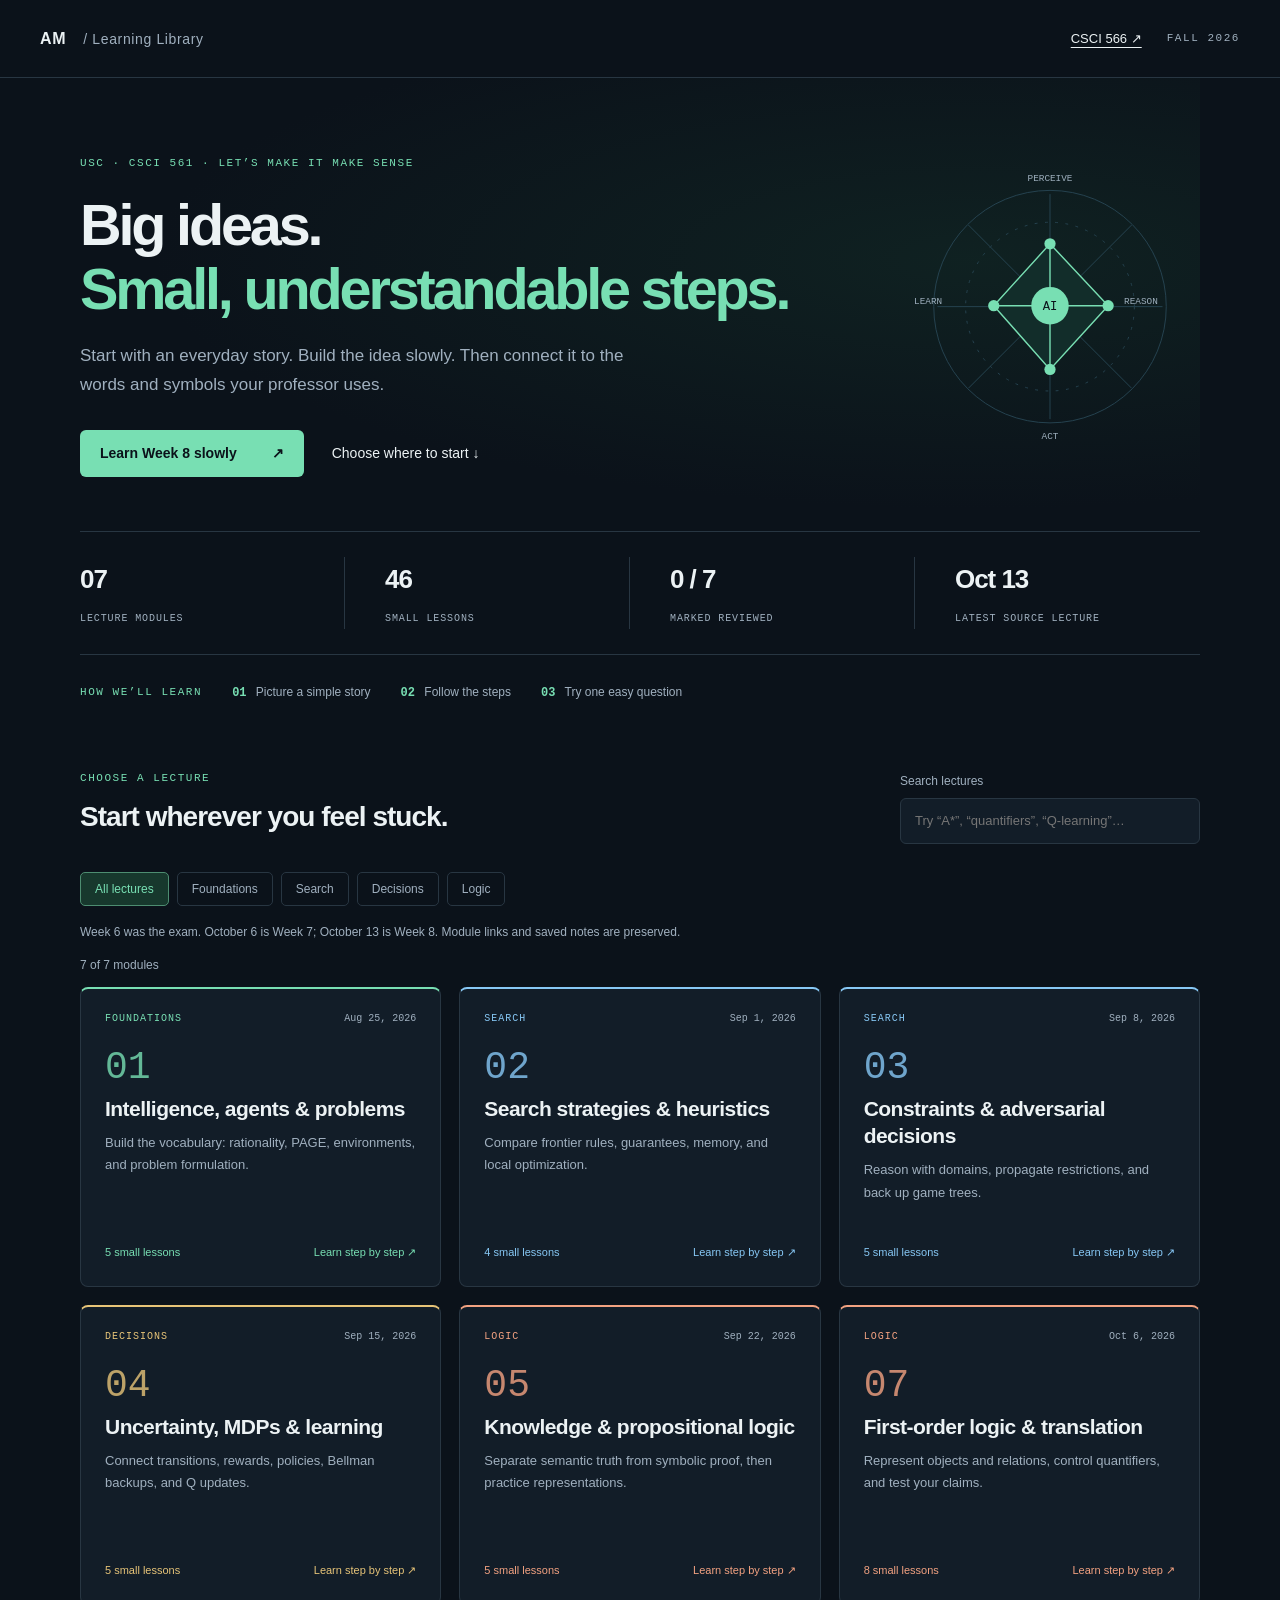
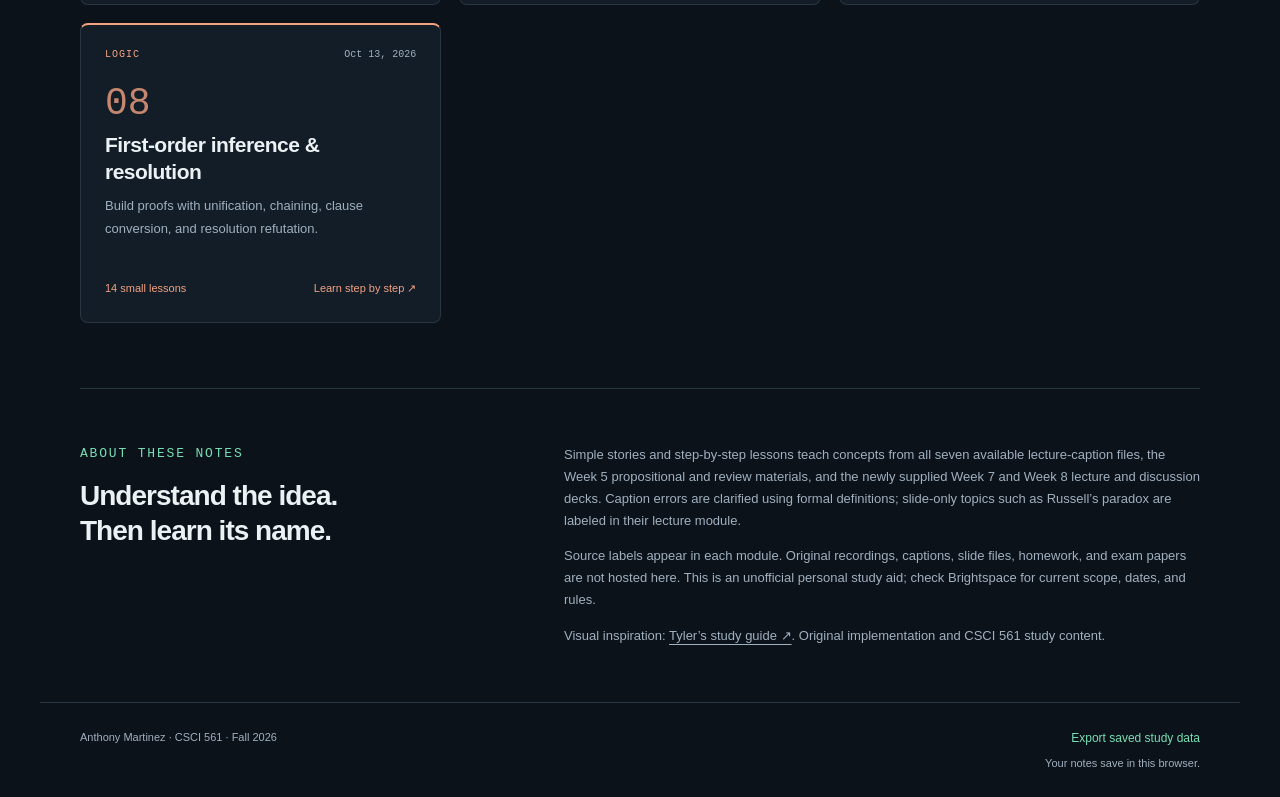
==== commit 3772d552: "Expand CSCI 561 and 566 lesson coverage" ====
--- a/csci-561/index.html
+++ b/csci-561/index.html
@@ -1,6 +1,6 @@
 <!doctype html>
 <html lang="en">
-<head><meta charset="utf-8"><meta name="viewport" content="width=device-width, initial-scale=1"><meta name="description" content="CSCI 561 study field notes: agents, search, CSPs, games, reinforcement learning, and logic. Seven lecture modules with active recall and saved notes."><meta name="theme-color" content="#0b121a"><title>CSCI 561 · Learn step by step</title><link rel="stylesheet" href="style.css?v=0cc53aad7d3e"><script defer src="content.js?v=935550c713a5"></script><script defer src="app.js?v=71c390db8530"></script></head>
+<head><meta charset="utf-8"><meta name="viewport" content="width=device-width, initial-scale=1"><meta name="description" content="CSCI 561 study field notes: agents, search, CSPs, games, reinforcement learning, logic, Russell’s paradox, and resolution. Seven lecture modules with active recall and saved notes."><meta name="theme-color" content="#0b121a"><title>CSCI 561 · Learn step by step</title><link rel="stylesheet" href="style.css?v=0cc53aad7d3e"><script defer src="content.js?v=a8e01bc64b6f"></script><script defer src="app.js?v=71c390db8530"></script></head>
 <body>
 <a class="skip" href="#main">Skip to study content</a>
 <header class="topbar"><a class="brand" href="../">AM <span>/ Learning Library</span></a><nav aria-label="Course navigation"><a href="../csci-566/">CSCI 566 ↗</a><span class="term">FALL 2026</span></nav></header>
@@ -10,7 +10,7 @@
 <section class="metrics" aria-label="Study overview"><div><strong>07</strong><span>LECTURE MODULES</span></div><div><strong id="recall-count">—</strong><span>SMALL LESSONS</span></div><div><strong id="progress-count">0 / 7</strong><span>MARKED REVIEWED</span></div><div><strong>Oct 13</strong><span>LATEST SOURCE LECTURE</span></div></section>
 <div class="method"><span class="eyebrow">HOW WE’LL LEARN</span><span><b>01</b> Picture a simple story</span><span><b>02</b> Follow the steps</span><span><b>03</b> Try one easy question</span></div>
 <section id="course-map" class="course-map"><div class="section-heading"><div><p class="eyebrow">CHOOSE A LECTURE</p><h2>Start wherever you feel stuck.</h2></div><label class="search-label">Search lectures<input id="search" type="search" placeholder="Try “A*”, “quantifiers”, “Q-learning”…"></label></div><div class="filters" role="group" aria-label="Filter modules"><button class="active" data-filter="All" aria-pressed="true">All lectures</button><button data-filter="Foundations" aria-pressed="false">Foundations</button><button data-filter="Search" aria-pressed="false">Search</button><button data-filter="Decisions" aria-pressed="false">Decisions</button><button data-filter="Logic" aria-pressed="false">Logic</button></div><p class="muted">Week 6 was the exam. October 6 is Week 7; October 13 is Week 8. Module links and saved notes are preserved.</p><p id="results" class="muted" role="status"></p><div id="cards" class="cards"></div></section>
-<section class="source-panel"><div><p class="eyebrow">ABOUT THESE NOTES</p><h2>Understand the idea.<br>Then learn its name.</h2></div><div><p>Simple stories and step-by-step lessons teach concepts from the seven available lecture-caption files, the Week 5 midterm review PDF, and the propositional-logic PowerPoint. Caption errors are clarified using the formal definitions.</p><p>Source labels appear in each module. Original recordings, captions, slide files, homework, and exam papers are not hosted here. This is an unofficial personal study aid; check Brightspace for current scope, dates, and rules.</p><p>Visual inspiration: <a href="https://tylermichael06.github.io/my-study-guide/">Tyler’s study guide ↗</a>. Original implementation and CSCI 561 study content.</p></div></section>
+<section class="source-panel"><div><p class="eyebrow">ABOUT THESE NOTES</p><h2>Understand the idea.<br>Then learn its name.</h2></div><div><p>Simple stories and step-by-step lessons teach concepts from all seven available lecture-caption files, the Week 5 propositional and review materials, and the newly supplied Week 7 and Week 8 lecture and discussion decks. Caption errors are clarified using formal definitions; slide-only topics such as Russell’s paradox are labeled in their lecture module.</p><p>Source labels appear in each module. Original recordings, captions, slide files, homework, and exam papers are not hosted here. This is an unofficial personal study aid; check Brightspace for current scope, dates, and rules.</p><p>Visual inspiration: <a href="https://tylermichael06.github.io/my-study-guide/">Tyler’s study guide ↗</a>. Original implementation and CSCI 561 study content.</p></div></section>
 </div>
 <article id="lecture" hidden></article>
 </main><footer><span>Anthony Martinez · CSCI 561 · Fall 2026</span><div><button id="export">Export saved study data</button><span id="save-status" role="status">Your notes save in this browser.</span></div></footer>
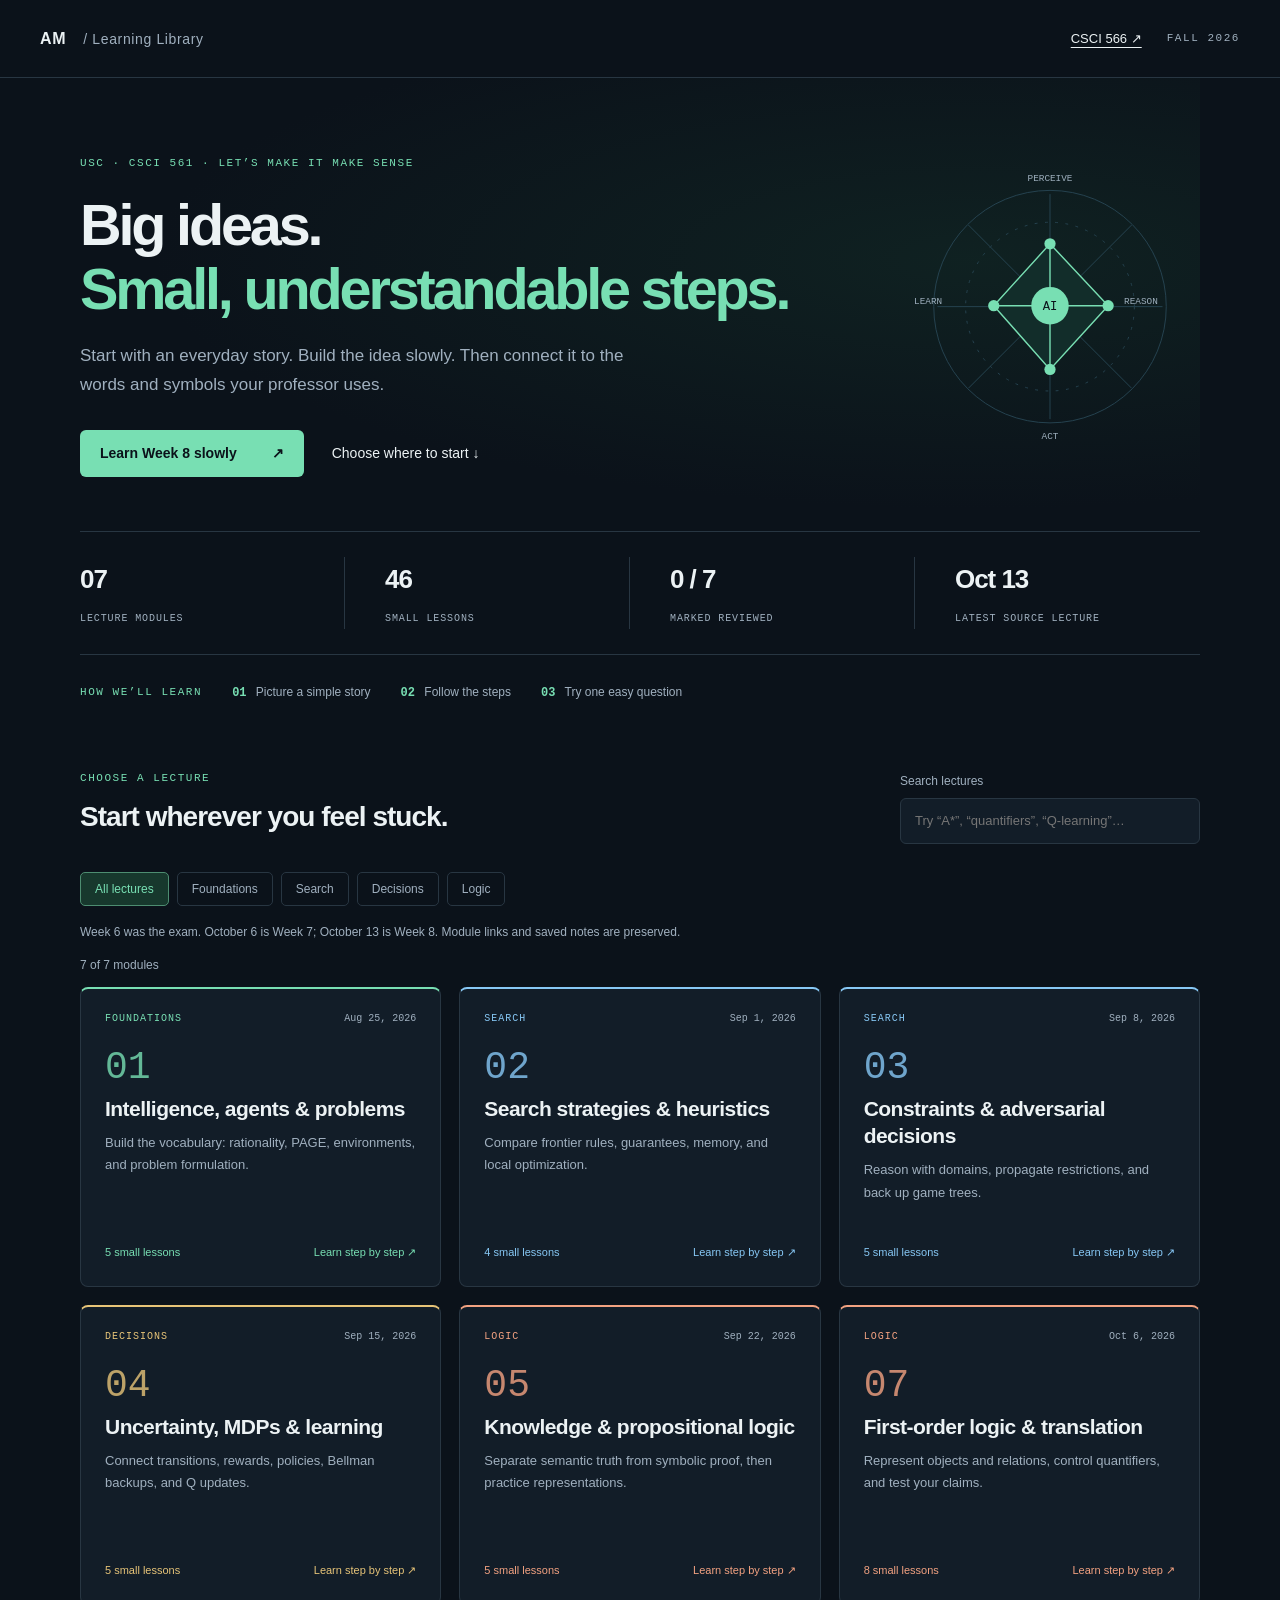
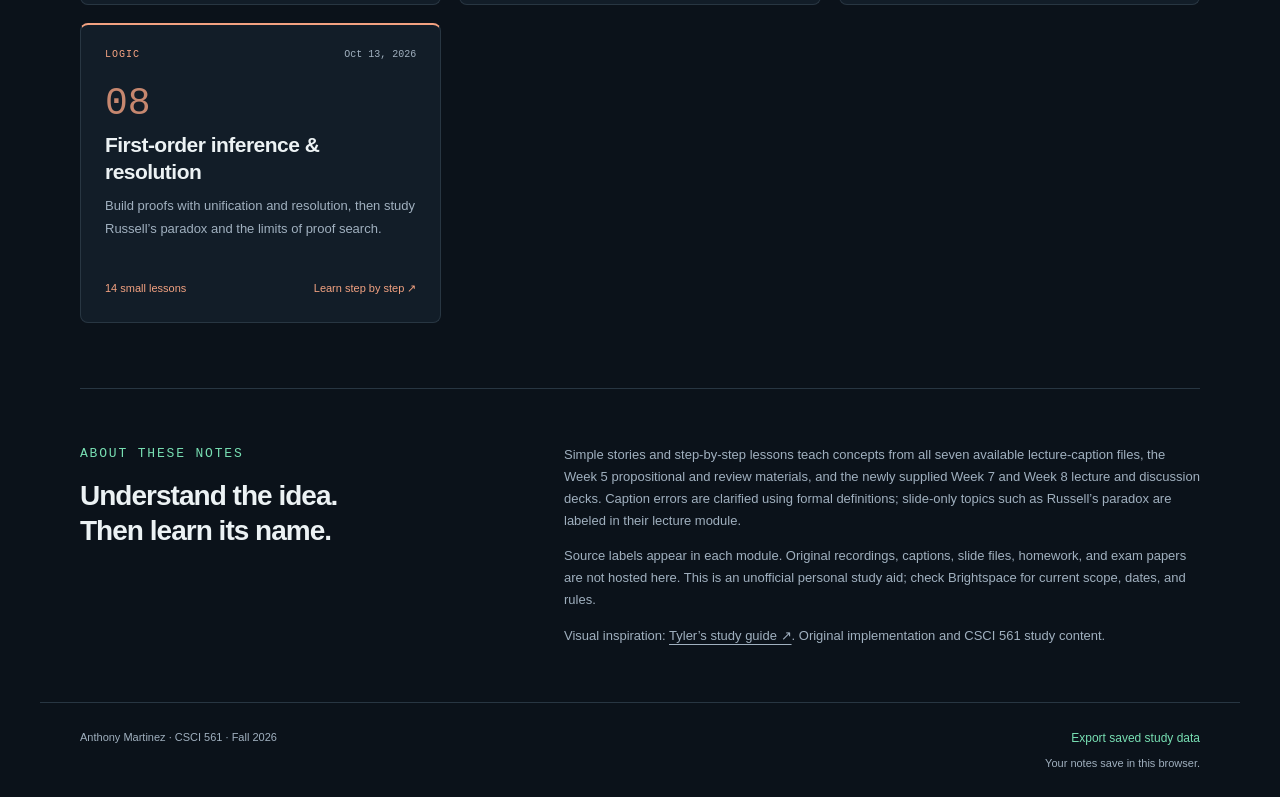
==== commit e5407a0c: "Make Russell paradox lesson explicit in Week 8" ====
--- a/csci-561/index.html
+++ b/csci-561/index.html
@@ -1,6 +1,6 @@
 <!doctype html>
 <html lang="en">
-<head><meta charset="utf-8"><meta name="viewport" content="width=device-width, initial-scale=1"><meta name="description" content="CSCI 561 study field notes: agents, search, CSPs, games, reinforcement learning, logic, Russell’s paradox, and resolution. Seven lecture modules with active recall and saved notes."><meta name="theme-color" content="#0b121a"><title>CSCI 561 · Learn step by step</title><link rel="stylesheet" href="style.css?v=0cc53aad7d3e"><script defer src="content.js?v=a8e01bc64b6f"></script><script defer src="app.js?v=71c390db8530"></script></head>
+<head><meta charset="utf-8"><meta name="viewport" content="width=device-width, initial-scale=1"><meta name="description" content="CSCI 561 study field notes: agents, search, CSPs, games, reinforcement learning, logic, Russell’s paradox, and resolution. Seven lecture modules with active recall and saved notes."><meta name="theme-color" content="#0b121a"><title>CSCI 561 · Learn step by step</title><link rel="stylesheet" href="style.css?v=0cc53aad7d3e"><script defer src="content.js?v=ccf50e27a64c"></script><script defer src="app.js?v=71c390db8530"></script></head>
 <body>
 <a class="skip" href="#main">Skip to study content</a>
 <header class="topbar"><a class="brand" href="../">AM <span>/ Learning Library</span></a><nav aria-label="Course navigation"><a href="../csci-566/">CSCI 566 ↗</a><span class="term">FALL 2026</span></nav></header>
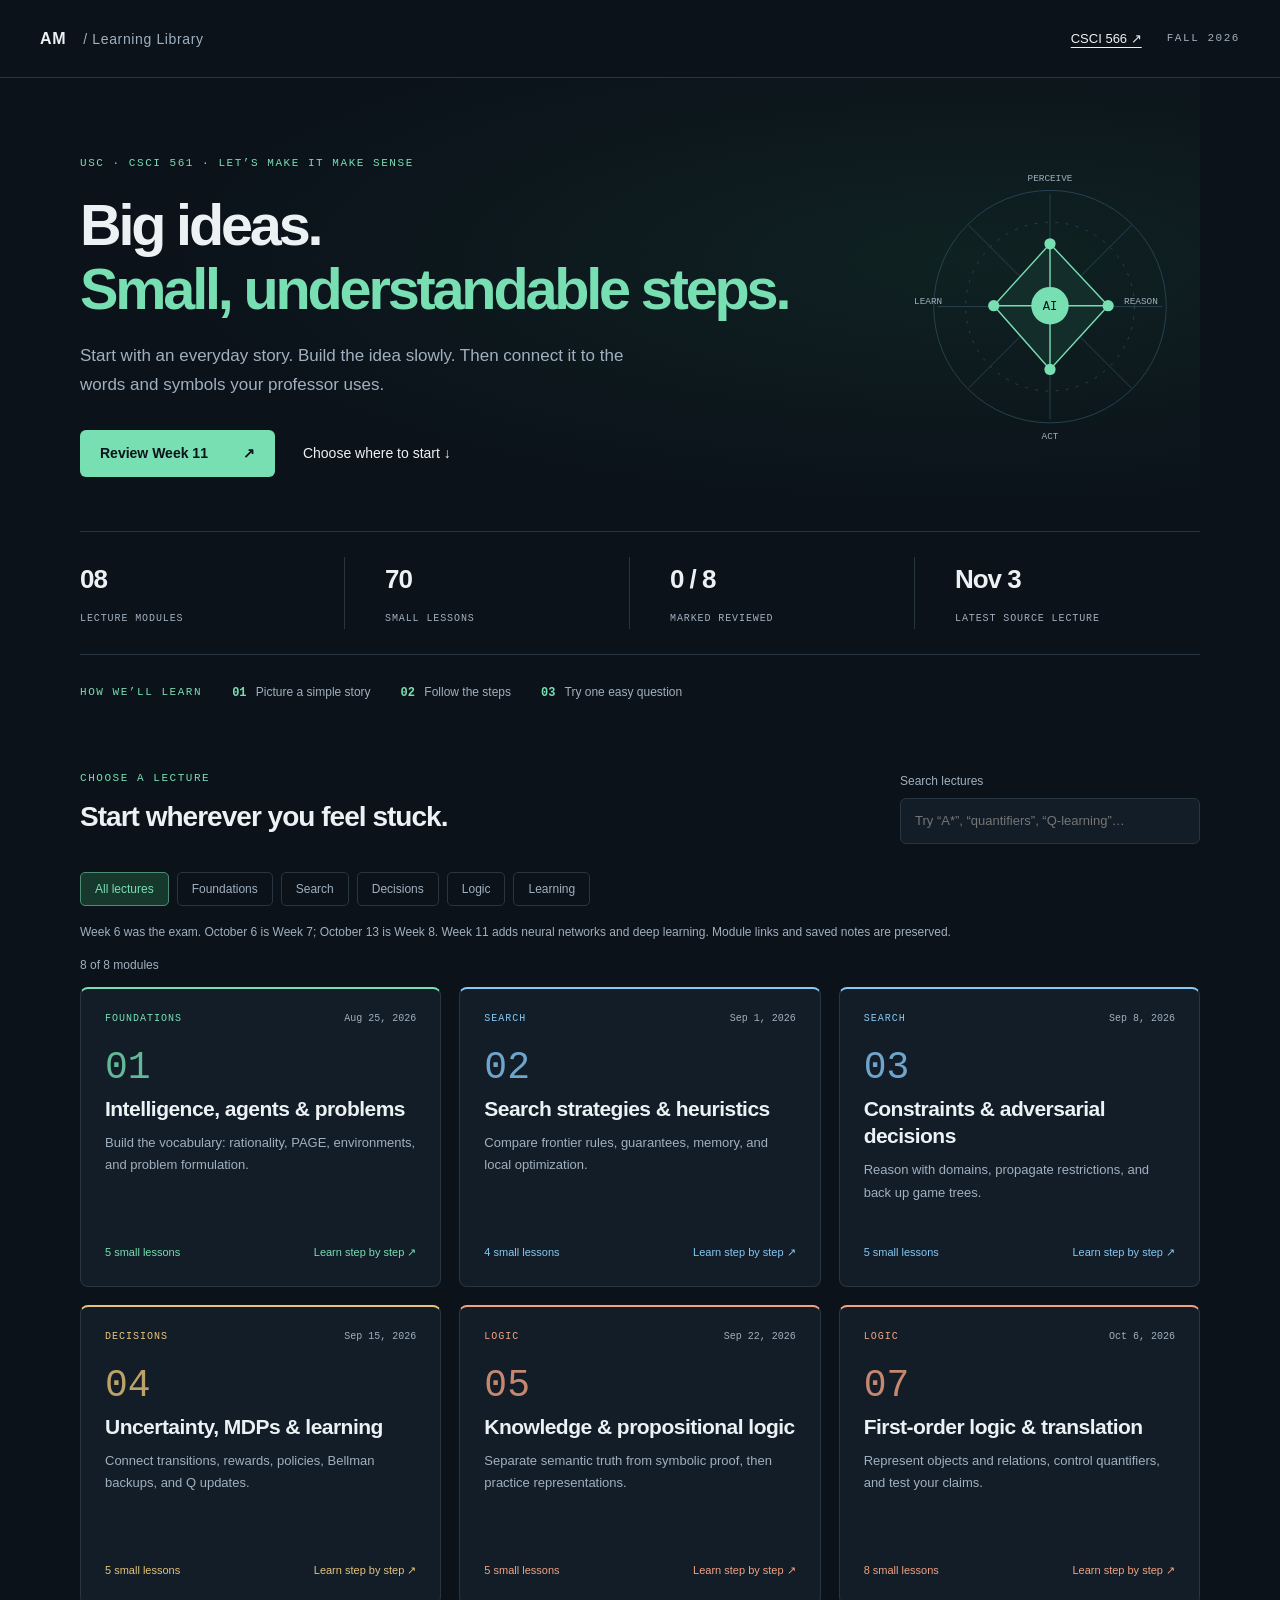
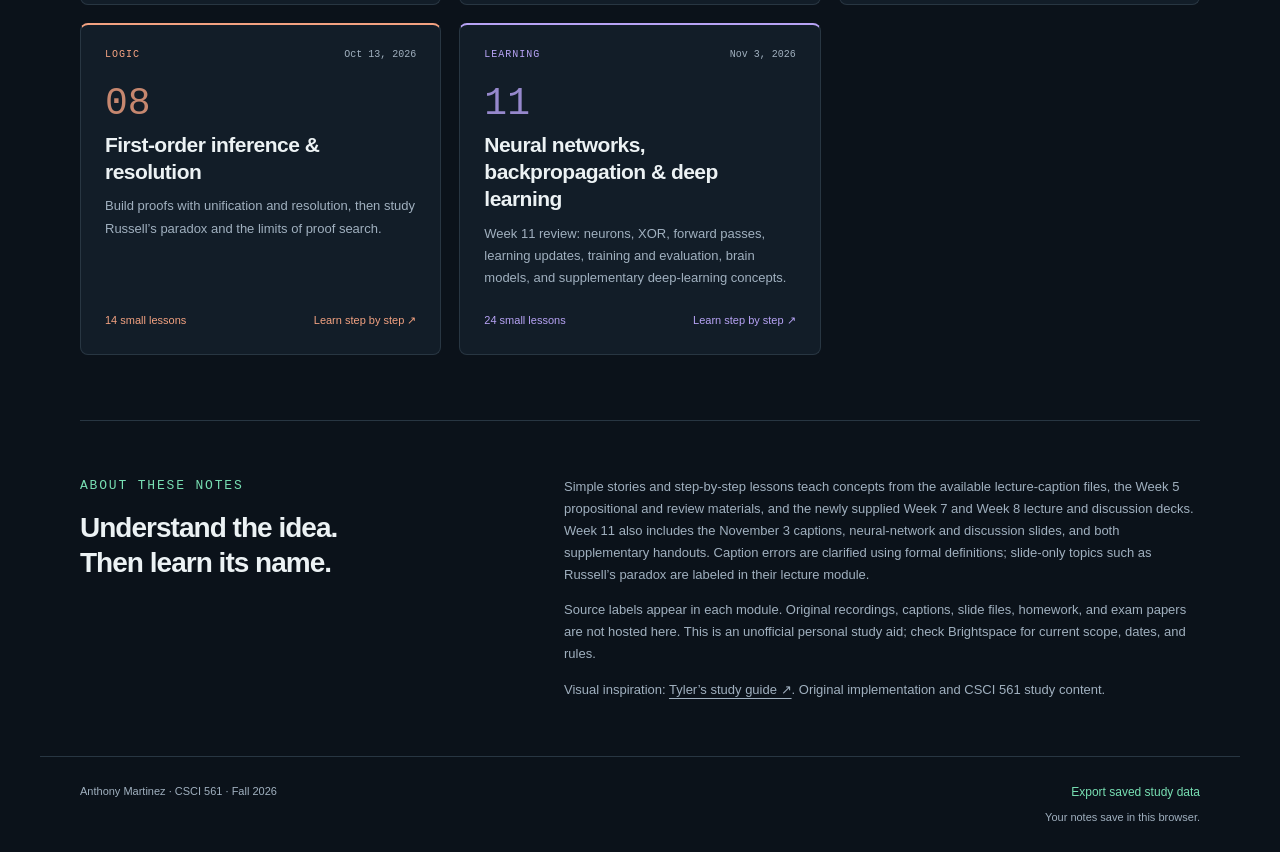
==== commit a1336ac3: "Add complete Week 11 neural networks study review" ====
--- a/csci-561/index.html
+++ b/csci-561/index.html
@@ -1,16 +1,16 @@
 <!doctype html>
 <html lang="en">
-<head><meta charset="utf-8"><meta name="viewport" content="width=device-width, initial-scale=1"><meta name="description" content="CSCI 561 study field notes: agents, search, CSPs, games, reinforcement learning, logic, Russell’s paradox, and resolution. Seven lecture modules with active recall and saved notes."><meta name="theme-color" content="#0b121a"><title>CSCI 561 · Learn step by step</title><link rel="stylesheet" href="style.css?v=0cc53aad7d3e"><script defer src="content.js?v=ccf50e27a64c"></script><script defer src="app.js?v=71c390db8530"></script></head>
+<head><meta charset="utf-8"><meta name="viewport" content="width=device-width, initial-scale=1"><meta name="description" content="CSCI 561 study field notes: agents, search, CSPs, games, reinforcement learning, logic, Russell’s paradox, resolution, neural networks, and backpropagation. Eight lecture modules with active recall and saved notes."><meta name="theme-color" content="#0b121a"><title>CSCI 561 · Learn step by step</title><link rel="stylesheet" href="style.css?v=0cc53aad7d3e"><script defer src="content.js?v=51534a6c8ccf"></script><script defer src="app.js?v=fa8d2007b44e"></script></head>
 <body>
 <a class="skip" href="#main">Skip to study content</a>
 <header class="topbar"><a class="brand" href="../">AM <span>/ Learning Library</span></a><nav aria-label="Course navigation"><a href="../csci-566/">CSCI 566 ↗</a><span class="term">FALL 2026</span></nav></header>
 <main id="main" tabindex="-1">
 <div id="dashboard">
-<section class="hero"><div><p class="eyebrow">USC · CSCI 561 · LET’S MAKE IT MAKE SENSE</p><h1>Big ideas.<br><span>Small, understandable steps.</span></h1><p class="intro">Start with an everyday story. Build the idea slowly. Then connect it to the words and symbols your professor uses.</p><div class="hero-links"><a class="primary" href="#lecture-8">Learn Week 8 slowly <span>↗</span></a><a href="#course-map">Choose where to start ↓</a></div></div><div class="orbit" aria-hidden="true"><svg viewBox="0 0 320 300"><g fill="none" stroke="#274553"><circle cx="160" cy="150" r="124"/><circle cx="160" cy="150" r="90" stroke-dasharray="3 8"/><path d="M160 30V270M40 150H280M73 63L247 237M73 237L247 63"/></g><g stroke="#78dfb3" stroke-width="1.5"><path d="M160 83L100 149L160 217L222 149Z M160 83V217M100 149H222" fill="#122d2a"/></g><g fill="#78dfb3"><circle cx="160" cy="83" r="6"/><circle cx="100" cy="149" r="6"/><circle cx="222" cy="149" r="6"/><circle cx="160" cy="217" r="6"/></g><circle cx="160" cy="149" r="20" fill="#78dfb3"/><text x="160" y="154" text-anchor="middle" fill="#0b121a" font-size="13" font-family="monospace">AI</text><g font-family="monospace" font-size="10" fill="#9eafbd"><text x="160" y="16" text-anchor="middle">PERCEIVE</text><text x="239" y="147">REASON</text><text x="160" y="291" text-anchor="middle">ACT</text><text x="15" y="147">LEARN</text></g></svg></div></section>
-<section class="metrics" aria-label="Study overview"><div><strong>07</strong><span>LECTURE MODULES</span></div><div><strong id="recall-count">—</strong><span>SMALL LESSONS</span></div><div><strong id="progress-count">0 / 7</strong><span>MARKED REVIEWED</span></div><div><strong>Oct 13</strong><span>LATEST SOURCE LECTURE</span></div></section>
+<section class="hero"><div><p class="eyebrow">USC · CSCI 561 · LET’S MAKE IT MAKE SENSE</p><h1>Big ideas.<br><span>Small, understandable steps.</span></h1><p class="intro">Start with an everyday story. Build the idea slowly. Then connect it to the words and symbols your professor uses.</p><div class="hero-links"><a class="primary" href="#lecture-11">Review Week 11 <span>↗</span></a><a href="#course-map">Choose where to start ↓</a></div></div><div class="orbit" aria-hidden="true"><svg viewBox="0 0 320 300"><g fill="none" stroke="#274553"><circle cx="160" cy="150" r="124"/><circle cx="160" cy="150" r="90" stroke-dasharray="3 8"/><path d="M160 30V270M40 150H280M73 63L247 237M73 237L247 63"/></g><g stroke="#78dfb3" stroke-width="1.5"><path d="M160 83L100 149L160 217L222 149Z M160 83V217M100 149H222" fill="#122d2a"/></g><g fill="#78dfb3"><circle cx="160" cy="83" r="6"/><circle cx="100" cy="149" r="6"/><circle cx="222" cy="149" r="6"/><circle cx="160" cy="217" r="6"/></g><circle cx="160" cy="149" r="20" fill="#78dfb3"/><text x="160" y="154" text-anchor="middle" fill="#0b121a" font-size="13" font-family="monospace">AI</text><g font-family="monospace" font-size="10" fill="#9eafbd"><text x="160" y="16" text-anchor="middle">PERCEIVE</text><text x="239" y="147">REASON</text><text x="160" y="291" text-anchor="middle">ACT</text><text x="15" y="147">LEARN</text></g></svg></div></section>
+<section class="metrics" aria-label="Study overview"><div><strong>08</strong><span>LECTURE MODULES</span></div><div><strong id="recall-count">—</strong><span>SMALL LESSONS</span></div><div><strong id="progress-count">0 / 8</strong><span>MARKED REVIEWED</span></div><div><strong>Nov 3</strong><span>LATEST SOURCE LECTURE</span></div></section>
 <div class="method"><span class="eyebrow">HOW WE’LL LEARN</span><span><b>01</b> Picture a simple story</span><span><b>02</b> Follow the steps</span><span><b>03</b> Try one easy question</span></div>
-<section id="course-map" class="course-map"><div class="section-heading"><div><p class="eyebrow">CHOOSE A LECTURE</p><h2>Start wherever you feel stuck.</h2></div><label class="search-label">Search lectures<input id="search" type="search" placeholder="Try “A*”, “quantifiers”, “Q-learning”…"></label></div><div class="filters" role="group" aria-label="Filter modules"><button class="active" data-filter="All" aria-pressed="true">All lectures</button><button data-filter="Foundations" aria-pressed="false">Foundations</button><button data-filter="Search" aria-pressed="false">Search</button><button data-filter="Decisions" aria-pressed="false">Decisions</button><button data-filter="Logic" aria-pressed="false">Logic</button></div><p class="muted">Week 6 was the exam. October 6 is Week 7; October 13 is Week 8. Module links and saved notes are preserved.</p><p id="results" class="muted" role="status"></p><div id="cards" class="cards"></div></section>
-<section class="source-panel"><div><p class="eyebrow">ABOUT THESE NOTES</p><h2>Understand the idea.<br>Then learn its name.</h2></div><div><p>Simple stories and step-by-step lessons teach concepts from all seven available lecture-caption files, the Week 5 propositional and review materials, and the newly supplied Week 7 and Week 8 lecture and discussion decks. Caption errors are clarified using formal definitions; slide-only topics such as Russell’s paradox are labeled in their lecture module.</p><p>Source labels appear in each module. Original recordings, captions, slide files, homework, and exam papers are not hosted here. This is an unofficial personal study aid; check Brightspace for current scope, dates, and rules.</p><p>Visual inspiration: <a href="https://tylermichael06.github.io/my-study-guide/">Tyler’s study guide ↗</a>. Original implementation and CSCI 561 study content.</p></div></section>
+<section id="course-map" class="course-map"><div class="section-heading"><div><p class="eyebrow">CHOOSE A LECTURE</p><h2>Start wherever you feel stuck.</h2></div><label class="search-label">Search lectures<input id="search" type="search" placeholder="Try “A*”, “quantifiers”, “Q-learning”…"></label></div><div class="filters" role="group" aria-label="Filter modules"><button class="active" data-filter="All" aria-pressed="true">All lectures</button><button data-filter="Foundations" aria-pressed="false">Foundations</button><button data-filter="Search" aria-pressed="false">Search</button><button data-filter="Decisions" aria-pressed="false">Decisions</button><button data-filter="Logic" aria-pressed="false">Logic</button><button data-filter="Learning" aria-pressed="false">Learning</button></div><p class="muted">Week 6 was the exam. October 6 is Week 7; October 13 is Week 8. Week 11 adds neural networks and deep learning. Module links and saved notes are preserved.</p><p id="results" class="muted" role="status"></p><div id="cards" class="cards"></div></section>
+<section class="source-panel"><div><p class="eyebrow">ABOUT THESE NOTES</p><h2>Understand the idea.<br>Then learn its name.</h2></div><div><p>Simple stories and step-by-step lessons teach concepts from the available lecture-caption files, the Week 5 propositional and review materials, and the newly supplied Week 7 and Week 8 lecture and discussion decks. Week 11 also includes the November 3 captions, neural-network and discussion slides, and both supplementary handouts. Caption errors are clarified using formal definitions; slide-only topics such as Russell’s paradox are labeled in their lecture module.</p><p>Source labels appear in each module. Original recordings, captions, slide files, homework, and exam papers are not hosted here. This is an unofficial personal study aid; check Brightspace for current scope, dates, and rules.</p><p>Visual inspiration: <a href="https://tylermichael06.github.io/my-study-guide/">Tyler’s study guide ↗</a>. Original implementation and CSCI 561 study content.</p></div></section>
 </div>
 <article id="lecture" hidden></article>
 </main><footer><span>Anthony Martinez · CSCI 561 · Fall 2026</span><div><button id="export">Export saved study data</button><span id="save-status" role="status">Your notes save in this browser.</span></div></footer>
